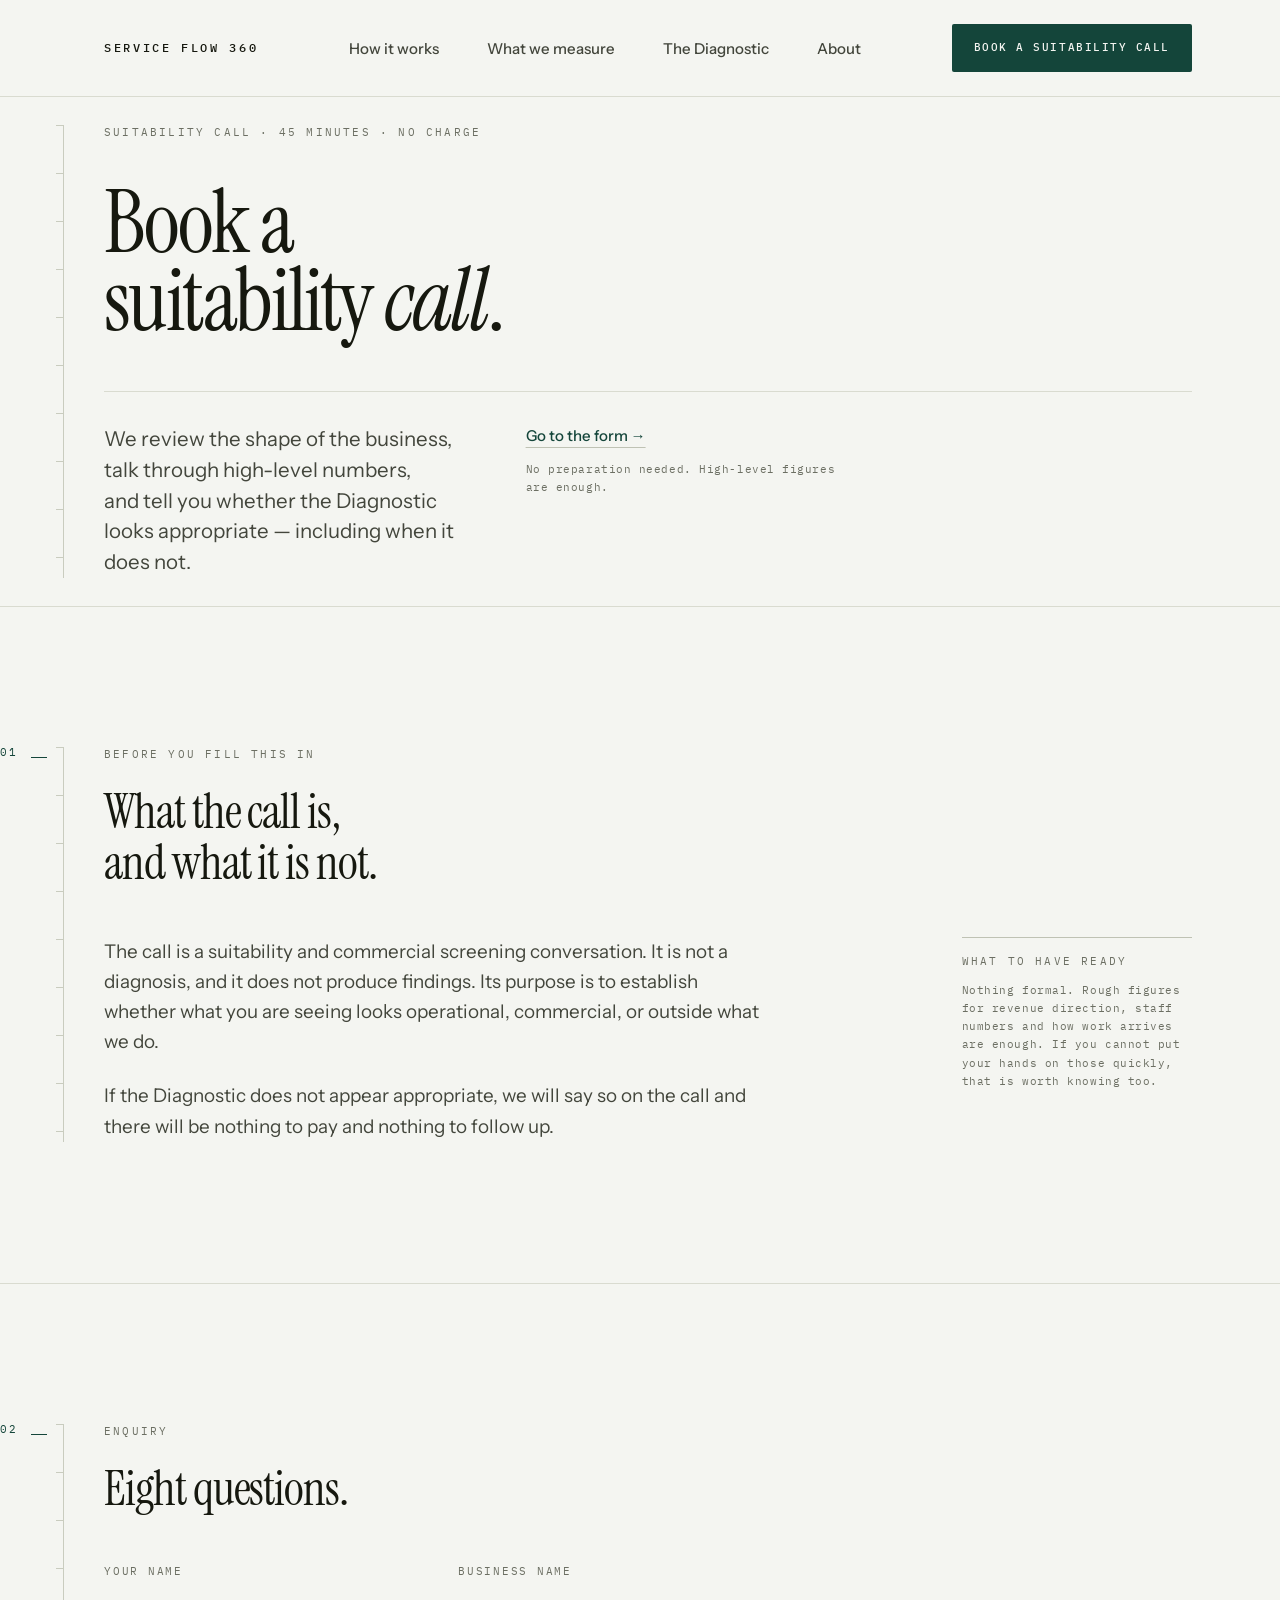
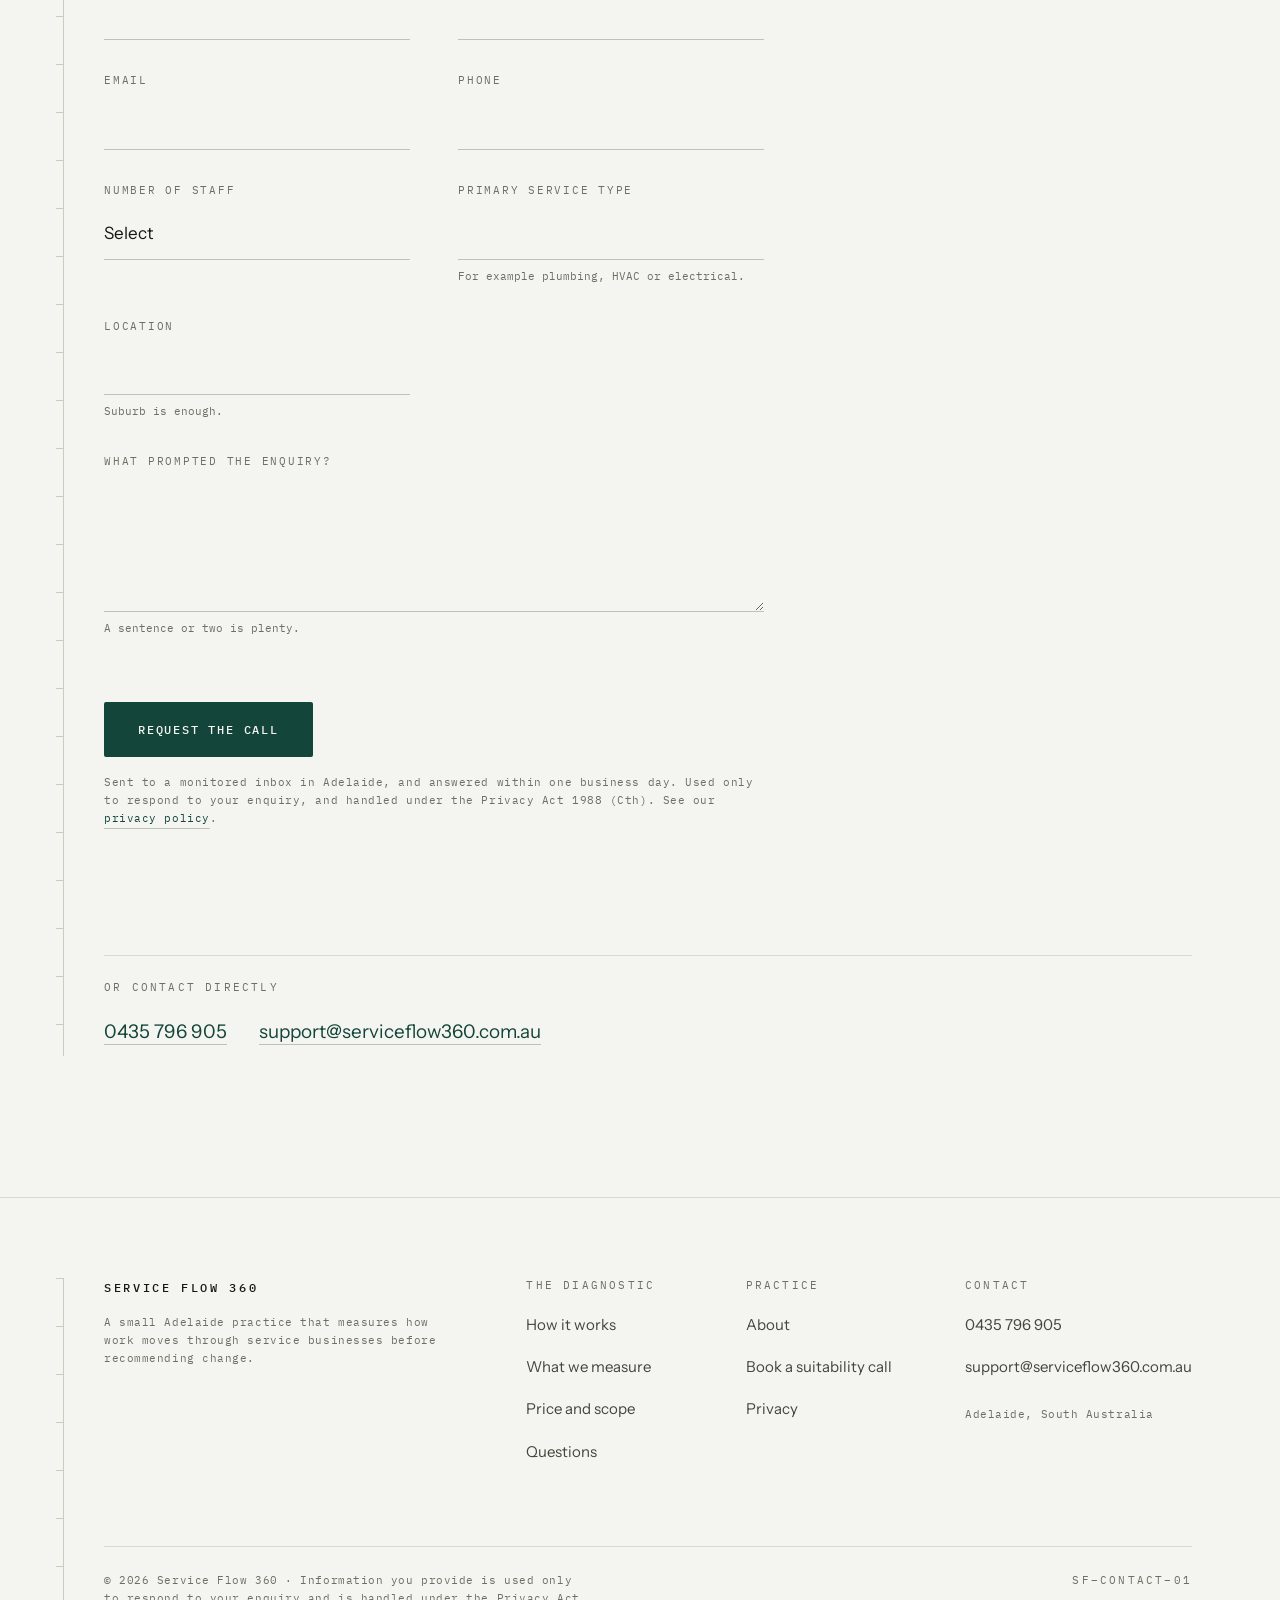
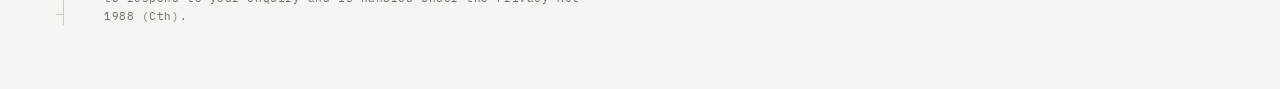
==== contact/index.html @ 123757c8 "Publish serviceflow360 build 5cd15f9 (static dist, GitHub Pages user site) Built from ethads/service" ====
<!DOCTYPE html><html lang="en-AU" data-astro-cid-hkbrpulz><head><meta charset="utf-8"><meta name="viewport" content="width=device-width, initial-scale=1"><title>Book a suitability call — Service Flow 360</title><meta name="description" content="A free 45-minute call to work out whether an Operational Diagnostic is appropriate for your business. Adelaide."><link rel="canonical" href="https://serviceflow360.com.au/contact/"><meta property="og:type" content="website"><meta property="og:title" content="Book a suitability call — Service Flow 360"><meta property="og:description" content="A free 45-minute call to work out whether an Operational Diagnostic is appropriate for your business. Adelaide."><meta property="og:url" content="https://serviceflow360.com.au/contact/"><meta property="og:locale" content="en_AU"><!-- No og:image. The only card asset on the server advertises the previous
       positioning (websites / AI front desk) and would misrepresent the offer
       in every shared link. Text-only preview until a card is made. --><meta name="twitter:card" content="summary"><meta name="theme-color" content="#F4F5F1" media="(prefers-color-scheme: light)"><meta name="theme-color" content="#14160F" media="(prefers-color-scheme: dark)"><link rel="icon" href="/favicon.svg" type="image/svg+xml"><!-- The H1 is the LCP element and it is set in the serif. Preload both faces. --><link rel="preload" href="/fonts/instrument-serif-400.woff2" as="font" type="font/woff2" crossorigin><link rel="preload" href="/fonts/instrument-serif-400-italic.woff2" as="font" type="font/woff2" crossorigin><script type="application/ld+json">{"@context":"https://schema.org","@type":"ProfessionalService","name":"Service Flow 360","description":"Operational measurement for Adelaide service businesses. We measure where time and money leave your operation before recommending anything.","url":"https://serviceflow360.com.au","areaServed":"Adelaide, South Australia","address":{"@type":"PostalAddress","addressLocality":"Adelaide","addressRegion":"SA","addressCountry":"AU"}}</script><link rel="stylesheet" href="/_astro/Section.BHcWdUez.css"><style>.grid[data-astro-cid-6ftvmqcp]{grid-template-columns:minmax(0, 1fr) var(--field);gap:var(--gap);align-items:var(--al);display:grid}.grid[data-astro-cid-6ftvmqcp].solo{grid-template-columns:minmax(0,1fr)}.main[data-astro-cid-6ftvmqcp],.field[data-astro-cid-6ftvmqcp]{min-width:0}@media (width<=860px){.grid[data-astro-cid-6ftvmqcp]{gap:var(--s9);grid-template-columns:1fr}.field[data-astro-cid-6ftvmqcp]{max-width:236px}}
.note[data-astro-cid-6bfsojfh]{gap:var(--s3);border-top:1px solid var(--rule-2);padding-top:var(--s4);flex-direction:column;display:flex}.form[data-astro-cid-6bfsojfh]{max-width:var(--w-text)}.fields[data-astro-cid-6bfsojfh]{gap:var(--s6) var(--s7);grid-template-columns:1fr 1fr;display:grid}.field[data-astro-cid-6bfsojfh]{gap:var(--s2);flex-direction:column;margin:0;display:flex}.field[data-astro-cid-6bfsojfh].wide{grid-column:1/-1}label[data-astro-cid-6bfsojfh]{font-family:var(--mono);font-size:var(--t-label);text-transform:uppercase;letter-spacing:.16em;color:var(--ink-3)}input[data-astro-cid-6bfsojfh],select[data-astro-cid-6bfsojfh],textarea[data-astro-cid-6bfsojfh]{border:0;border-bottom:1px solid var(--rule-2);padding:var(--s3) 0;font-family:var(--sans);color:var(--ink);width:100%;transition:border-color .16s var(--ease);background:0 0;border-radius:0;font-size:1.0625rem}textarea[data-astro-cid-6bfsojfh]{resize:vertical}select[data-astro-cid-6bfsojfh]{appearance:none;cursor:pointer}input[data-astro-cid-6bfsojfh]:focus,select[data-astro-cid-6bfsojfh]:focus,textarea[data-astro-cid-6bfsojfh]:focus{border-bottom-color:var(--pine);padding-bottom:calc(var(--s3) - 1px);border-bottom-width:2px;outline:none}input[data-astro-cid-6bfsojfh]:focus-visible,select[data-astro-cid-6bfsojfh]:focus-visible,textarea[data-astro-cid-6bfsojfh]:focus-visible{outline:3px solid var(--pine);outline-offset:4px}:is(input[data-astro-cid-6bfsojfh]:user-invalid,select[data-astro-cid-6bfsojfh]:user-invalid,textarea[data-astro-cid-6bfsojfh]:user-invalid){border-bottom-color:var(--clay);padding-bottom:calc(var(--s3) - 1px);border-bottom-width:2px}.err[data-astro-cid-6bfsojfh]{font-family:var(--mono);font-size:var(--t-label);color:var(--clay);display:none}input[data-astro-cid-6bfsojfh]:user-invalid~.err[data-astro-cid-6bfsojfh]{display:block}.hint[data-astro-cid-6bfsojfh]{font-family:var(--mono);font-size:var(--t-label);color:var(--ink-3)}.submit[data-astro-cid-6bfsojfh]{margin-top:var(--s8);gap:var(--s4);flex-direction:column;align-items:flex-start;display:flex}.micro[data-astro-cid-6bfsojfh] a[data-astro-cid-6bfsojfh]{font-size:inherit}.hp[data-astro-cid-6bfsojfh]{width:1px;height:1px;position:absolute;left:-9999px;overflow:hidden}.direct[data-astro-cid-6bfsojfh]{margin-top:var(--s9);border-top:1px solid var(--rule);padding-top:var(--s5);gap:var(--s3);flex-direction:column;display:flex}.ways[data-astro-cid-6bfsojfh]{gap:var(--s2) var(--s6);flex-wrap:wrap;margin:0;padding:0;list-style:none;display:flex}.ways[data-astro-cid-6bfsojfh] a[data-astro-cid-6bfsojfh]{min-height:var(--s7);align-items:center;display:inline-flex}@media (width<=640px){.fields[data-astro-cid-6bfsojfh]{gap:var(--s5);grid-template-columns:1fr}}
</style></head><body data-astro-cid-hkbrpulz><a class="skip-link" href="#main" data-astro-cid-hkbrpulz>Skip to content</a><header class="nav" data-astro-cid-wpvy4v7s><div class="wrap nav-in" data-astro-cid-wpvy4v7s><a class="brand" href="/" data-astro-cid-wpvy4v7s>Service&nbsp;Flow&nbsp;360</a><nav aria-label="Primary" data-astro-cid-wpvy4v7s><ul role="list" data-astro-cid-wpvy4v7s><li data-astro-cid-wpvy4v7s><a href="/#how" data-astro-cid-wpvy4v7s>How it works</a></li><li data-astro-cid-wpvy4v7s><a href="/#measure" data-astro-cid-wpvy4v7s>What we measure</a></li><li data-astro-cid-wpvy4v7s><a href="/#diagnostic" data-astro-cid-wpvy4v7s>The Diagnostic</a></li><li data-astro-cid-wpvy4v7s><a href="/#about" data-astro-cid-wpvy4v7s>About</a></li></ul></nav><a class="cta" href="/contact" data-astro-cid-wpvy4v7s>Book a suitability call</a></div></header><main id="main" class="main" data-astro-cid-hkbrpulz><div class="hero compact" data-astro-cid-ge2uvauf><div class="wrap" data-astro-cid-ge2uvauf><div class="rule" aria-hidden="true" data-astro-cid-cn7sczra></div><p class="label" data-astro-cid-ge2uvauf>Suitability call · 45 minutes · no charge</p><h1 data-astro-cid-ge2uvauf>Book a <br data-astro-cid-6bfsojfh>suitability <em data-astro-cid-6bfsojfh>call</em>.</h1><div class="under solo" data-astro-cid-ge2uvauf><div class="act" data-astro-cid-ge2uvauf><p class="deck" data-astro-cid-ge2uvauf>We review the shape of the business, talk through high-level numbers, and tell you whether the Diagnostic looks appropriate — including when it does not.</p><div class="act" data-astro-cid-amjew3wo><a class="alt" href="#form" data-astro-cid-amjew3wo>Go to the form &rarr;</a><p class="micro" data-astro-cid-amjew3wo>No preparation needed. High-level figures are enough.</p></div></div></div></div></div><section class="sec div" data-astro-cid-w6ymvdtg><div class="wrap" data-astro-cid-w6ymvdtg><div class="rule" aria-hidden="true" data-astro-cid-cn7sczra></div><div class="mark" aria-hidden="true" data-astro-cid-w6ymvdtg><i data-astro-cid-w6ymvdtg></i><span data-astro-cid-w6ymvdtg>01</span></div><div class="inner" data-astro-cid-w6ymvdtg><header class="head" data-astro-cid-w6ymvdtg><p class="label" data-astro-cid-w6ymvdtg>Before you fill this in</p><h2 data-astro-cid-w6ymvdtg>What the call is, and what it is not.</h2></header><div class="grid" style="--al:start" data-astro-cid-6ftvmqcp><div class="main" data-astro-cid-6ftvmqcp><div class="text stack" data-astro-cid-6bfsojfh><p class="body-2" data-astro-cid-6bfsojfh>The call is a suitability and commercial screening conversation. It is not a diagnosis, and it does not produce findings. Its purpose is to establish whether what you are seeing looks operational, commercial, or outside what we do.</p><p class="body-2" data-astro-cid-6bfsojfh>If the Diagnostic does not appear appropriate, we will say so on the call and there will be nothing to pay and nothing to follow up.</p></div></div><div class="field" data-astro-cid-6ftvmqcp><div class="note" data-astro-cid-6bfsojfh><p class="label" data-astro-cid-6bfsojfh>What to have ready</p><p class="micro" data-astro-cid-6bfsojfh>Nothing formal. Rough figures for revenue direction, staff numbers and how work arrives are enough. If you cannot put your hands on those quickly, that is worth knowing too.</p></div></div></div></div></div></section><section class="sec div" id="form" data-astro-cid-w6ymvdtg><div class="wrap" data-astro-cid-w6ymvdtg><div class="rule" aria-hidden="true" data-astro-cid-cn7sczra></div><div class="mark" aria-hidden="true" data-astro-cid-w6ymvdtg><i data-astro-cid-w6ymvdtg></i><span data-astro-cid-w6ymvdtg>02</span></div><div class="inner" data-astro-cid-w6ymvdtg><header class="head" data-astro-cid-w6ymvdtg><p class="label" data-astro-cid-w6ymvdtg>Enquiry</p><h2 data-astro-cid-w6ymvdtg>Eight questions.</h2></header><form class="form" method="POST" action="https://formsubmit.co/support@serviceflow360.com.au" novalidate data-astro-cid-6bfsojfh><input type="hidden" name="_subject" value="Suitability call request — serviceflow360.com.au" data-astro-cid-6bfsojfh><input type="hidden" name="_captcha" value="false" data-astro-cid-6bfsojfh><input type="hidden" name="_template" value="table" data-astro-cid-6bfsojfh><input type="hidden" name="_next" value="https://serviceflow360.com.au/thanks" data-astro-cid-6bfsojfh><input type="hidden" name="source" id="source" value="" data-astro-cid-6bfsojfh><p class="hp" aria-hidden="true" data-astro-cid-6bfsojfh><label for="company_website" data-astro-cid-6bfsojfh>Leave this field empty</label><input type="text" name="_honey" id="company_website" tabindex="-1" autocomplete="off" data-astro-cid-6bfsojfh></p><div class="fields" data-astro-cid-6bfsojfh><p class="field" data-astro-cid-6bfsojfh><label for="name" data-astro-cid-6bfsojfh>Your name</label><input type="text" id="name" name="name" autocomplete="name" data-astro-cid-6bfsojfh></p><p class="field" data-astro-cid-6bfsojfh><label for="business" data-astro-cid-6bfsojfh>Business name</label><input type="text" id="business" name="business" autocomplete="organization" data-astro-cid-6bfsojfh></p><p class="field" data-astro-cid-6bfsojfh><label for="email" data-astro-cid-6bfsojfh>Email</label><input type="email" id="email" name="email" autocomplete="email" aria-describedby="email-err" data-astro-cid-6bfsojfh><span class="err" id="email-err" data-astro-cid-6bfsojfh>That address does not look complete. Check it and try again.</span></p><p class="field" data-astro-cid-6bfsojfh><label for="phone" data-astro-cid-6bfsojfh>Phone</label><input type="tel" id="phone" name="phone" autocomplete="tel" data-astro-cid-6bfsojfh></p><p class="field" data-astro-cid-6bfsojfh><label for="staff" data-astro-cid-6bfsojfh>Number of staff</label><select id="staff" name="staff" data-astro-cid-6bfsojfh><option value="" data-astro-cid-6bfsojfh>Select</option><option data-astro-cid-6bfsojfh>Under 12</option><option data-astro-cid-6bfsojfh>12–20</option><option data-astro-cid-6bfsojfh>21–30</option><option data-astro-cid-6bfsojfh>31–40</option><option data-astro-cid-6bfsojfh>Over 40</option></select></p><p class="field" data-astro-cid-6bfsojfh><label for="service" data-astro-cid-6bfsojfh>Primary service type</label><input type="text" id="service" name="service" aria-describedby="service-hint" data-astro-cid-6bfsojfh><span class="hint" id="service-hint" data-astro-cid-6bfsojfh>For example plumbing, HVAC or electrical.</span></p><p class="field" data-astro-cid-6bfsojfh><label for="location" data-astro-cid-6bfsojfh>Location</label><input type="text" id="location" name="location" autocomplete="address-level2" aria-describedby="location-hint" data-astro-cid-6bfsojfh><span class="hint" id="location-hint" data-astro-cid-6bfsojfh>Suburb is enough.</span></p><p class="field wide" data-astro-cid-6bfsojfh><label for="prompt" data-astro-cid-6bfsojfh>What prompted the enquiry?</label><textarea id="prompt" name="prompt" rows="4" aria-describedby="prompt-hint" data-astro-cid-6bfsojfh></textarea><span class="hint" id="prompt-hint" data-astro-cid-6bfsojfh>A sentence or two is plenty.</span></p></div><div class="submit" data-astro-cid-6bfsojfh><div class="act" data-astro-cid-amjew3wo><button type="submit" class="btn" data-astro-cid-amjew3wo>Request the call</button></div><p class="micro" data-astro-cid-6bfsojfh>Sent to a monitored inbox in Adelaide, and answered within one business day. Used only to respond to your enquiry, and handled under the Privacy Act 1988 (Cth). See our <a href="/privacy" data-astro-cid-6bfsojfh>privacy policy</a>.</p></div></form><div class="direct" data-astro-cid-6bfsojfh><p class="label" data-astro-cid-6bfsojfh>Or contact directly</p><ul class="ways" role="list" data-astro-cid-6bfsojfh><li data-astro-cid-6bfsojfh><a href="tel:+61435796905" data-astro-cid-6bfsojfh>0435 796 905</a></li><li data-astro-cid-6bfsojfh><a href="mailto:support@serviceflow360.com.au" data-astro-cid-6bfsojfh>support@serviceflow360.com.au</a></li></ul></div></div></div></section></main><footer class="ft" data-astro-cid-jo6i4kqk><div class="wrap" data-astro-cid-jo6i4kqk><div class="rule" aria-hidden="true" data-astro-cid-cn7sczra></div><div class="grid" data-astro-cid-jo6i4kqk><div class="about" data-astro-cid-jo6i4kqk><p class="brand" data-astro-cid-jo6i4kqk>Service Flow 360</p><p class="micro" data-astro-cid-jo6i4kqk>A small Adelaide practice that measures how work moves through service businesses before recommending change.</p></div><nav class="grps" aria-label="Footer" data-astro-cid-jo6i4kqk><div class="grp" data-astro-cid-jo6i4kqk><h2 class="label" data-astro-cid-jo6i4kqk>The Diagnostic</h2><ul role="list" data-astro-cid-jo6i4kqk><li data-astro-cid-jo6i4kqk><a href="/#how" data-astro-cid-jo6i4kqk>How it works</a></li><li data-astro-cid-jo6i4kqk><a href="/#measure" data-astro-cid-jo6i4kqk>What we measure</a></li><li data-astro-cid-jo6i4kqk><a href="/#diagnostic" data-astro-cid-jo6i4kqk>Price and scope</a></li><li data-astro-cid-jo6i4kqk><a href="/#faq" data-astro-cid-jo6i4kqk>Questions</a></li></ul></div><div class="grp" data-astro-cid-jo6i4kqk><h2 class="label" data-astro-cid-jo6i4kqk>Practice</h2><ul role="list" data-astro-cid-jo6i4kqk><li data-astro-cid-jo6i4kqk><a href="/#about" data-astro-cid-jo6i4kqk>About</a></li><li data-astro-cid-jo6i4kqk><a href="/contact" data-astro-cid-jo6i4kqk>Book a suitability call</a></li><li data-astro-cid-jo6i4kqk><a href="/privacy" data-astro-cid-jo6i4kqk>Privacy</a></li></ul></div><div class="grp" data-astro-cid-jo6i4kqk><h2 class="label" data-astro-cid-jo6i4kqk>Contact</h2><ul role="list" data-astro-cid-jo6i4kqk><li data-astro-cid-jo6i4kqk><a href="tel:+61435796905" data-astro-cid-jo6i4kqk>0435 796 905</a></li><li data-astro-cid-jo6i4kqk><a href="mailto:support@serviceflow360.com.au" data-astro-cid-jo6i4kqk>support@serviceflow360.com.au</a></li></ul><p class="micro loc" data-astro-cid-jo6i4kqk>Adelaide, South Australia</p></div></nav></div><div class="base" data-astro-cid-jo6i4kqk><p class="micro" data-astro-cid-jo6i4kqk>© 2026 Service Flow 360 · Information you provide is used only to respond to your enquiry and is handled under the Privacy Act 1988 (Cth).</p><p class="label doc" data-astro-cid-jo6i4kqk>SF–CONTACT–01</p></div></div></footer></body></html><script type="module">var e=document.getElementById(`source`);if(e){let t=new URLSearchParams(location.search);e.value=[t.get(`utm_source`)||t.get(`src`)||``,t.get(`utm_campaign`)||``,document.referrer?new URL(document.referrer).hostname:``].filter(Boolean).join(` · `)||`direct`}</script>
---- _astro/Section.BHcWdUez.css ----
:root{--paper:#f4f5f1;--paper-2:#e9eae3;--paper-3:#dfe1d8;--ink:#16180f;--ink-2:#43463c;--ink-3:#6c6f63;--rule:#d9dbd0;--rule-2:#bfc2b4;--tick:#c9ccbf;--pine:#14453a;--pine-2:#0d2e27;--pine-lift:#2e7d63;--clay:#8a3b1e;--sand:#8a8577;--serif:"Instrument Serif", Baskerville, "Hoefler Text", Georgia, serif;--sans:"Instrument Sans", -apple-system, BlinkMacSystemFont, "Helvetica Neue", Arial, sans-serif;--mono:"IBM Plex Mono", ui-monospace, "SF Mono", Menlo, Consolas, monospace;--t-display:min(clamp(3rem, 1rem + 7.9vw, 9.4rem), 9.7vh);--t-h2:clamp(1.9rem, 1.4rem + 2.1vw, 3rem);--t-h3:clamp(1.2rem, 1.08rem + .6vw, 1.5rem);--t-lead:clamp(1.15rem, 1.06rem + .5vw, 1.4rem);--t-body:clamp(1.0625rem, 1.02rem + .2vw, 1.1875rem);--t-small:.9375rem;--t-label:.6875rem;--t-figure:clamp(2.4rem, 1.7rem + 2.9vw, 3.9rem);--s1:4px;--s2:8px;--s3:12px;--s4:16px;--s5:24px;--s6:32px;--s7:48px;--s8:64px;--s9:80px;--s10:96px;--s11:128px;--s12:176px;--section-y:clamp(96px, 11vw, 176px);--w-full:1400px;--w-wide:960px;--w-text:660px;--w-narrow:540px;--rail:104px;--pad-r:88px;--field:clamp(176px, 18vw, 236px);--gap:clamp(56px, 6vw, 104px);--tick-pitch:48px;--ease:cubic-bezier(.22,.61,.36,1)}@media (prefers-color-scheme:dark){:root{--paper:#14160f;--paper-2:#1d1f17;--paper-3:#262920;--ink:#e8e9e1;--ink-2:#b3b6aa;--ink-3:#878a7c;--rule:#2e3128;--rule-2:#414539;--tick:#383c31;--pine:#4e9e80;--pine-2:#2e7d63;--pine-lift:#6fbb9c;--clay:#c46a45}}:root[data-theme=dark]{--paper:#14160f;--paper-2:#1d1f17;--paper-3:#262920;--ink:#e8e9e1;--ink-2:#b3b6aa;--ink-3:#878a7c;--rule:#2e3128;--rule-2:#414539;--tick:#383c31;--pine:#4e9e80;--pine-2:#2e7d63;--pine-lift:#6fbb9c;--clay:#c46a45}:root[data-theme=light]{--paper:#f4f5f1;--paper-2:#e9eae3;--paper-3:#dfe1d8;--ink:#16180f;--ink-2:#43463c;--ink-3:#6c6f63;--rule:#d9dbd0;--rule-2:#bfc2b4;--tick:#c9ccbf;--pine:#14453a;--pine-2:#0d2e27;--pine-lift:#2e7d63;--clay:#8a3b1e}@font-face{font-family:Instrument Serif;src:url(/fonts/instrument-serif-400.woff2)format("woff2");font-weight:400;font-style:normal;font-display:swap}@font-face{font-family:Instrument Serif;src:url(/fonts/instrument-serif-400-italic.woff2)format("woff2");font-weight:400;font-style:italic;font-display:swap}@font-face{font-family:Instrument Sans;src:url(/fonts/instrument-sans-var.woff2)format("woff2-variations");font-weight:400 700;font-style:normal;font-display:swap}@font-face{font-family:IBM Plex Mono;src:url(/fonts/ibm-plex-mono-400.woff2)format("woff2");font-weight:400;font-style:normal;font-display:swap}@font-face{font-family:IBM Plex Mono;src:url(/fonts/ibm-plex-mono-500.woff2)format("woff2");font-weight:500;font-style:normal;font-display:swap}*,:before,:after{box-sizing:border-box}html{-webkit-text-size-adjust:100%}body,h1,h2,h3,h4,p,figure,blockquote,dl,dd,ul,ol{margin:0}ul[role=list],ol[role=list]{padding:0;list-style:none}img,svg{max-width:100%;display:block}button,input,select,textarea{font:inherit;color:inherit}body{background:var(--paper);color:var(--ink);font-family:var(--sans);font-size:var(--t-body);-webkit-font-smoothing:antialiased;text-rendering:optimizelegibility;line-height:1.6}h1,h2,h3{font-family:var(--serif);letter-spacing:-.025em;text-wrap:balance;font-weight:400}h1{font-size:var(--t-display);letter-spacing:-.03em;line-height:.9}h2{font-size:var(--t-h2);letter-spacing:-.022em;max-width:18ch;line-height:1.06}h3{font-family:var(--sans);font-size:var(--t-h3);letter-spacing:-.008em;font-weight:600;line-height:1.25}p{text-wrap:pretty}a{color:var(--pine);text-underline-offset:6px;text-decoration:underline 1px;text-decoration-color:var(--rule-2)}a:hover{text-decoration-color:var(--pine)}:focus-visible{outline:3px solid var(--pine);outline-offset:3px}::selection{background:var(--pine);color:var(--paper)}.sr-only{clip-path:inset(50%);white-space:nowrap;border:0;width:1px;height:1px;margin:-1px;padding:0;position:absolute;overflow:hidden}.skip-link{z-index:100;background:var(--pine);color:var(--paper);padding:var(--s3) var(--s5);font-family:var(--mono);font-size:var(--t-label);letter-spacing:.14em;text-transform:uppercase;text-decoration:none;position:absolute;top:0;left:-9999px}.skip-link:focus{left:0}.wrap{max-width:var(--w-full);width:100%;padding:0 var(--pad-r) 0 var(--rail);margin-inline:auto;position:relative}.text{max-width:var(--w-text)}.narrow{max-width:var(--w-narrow)}.num{font-family:var(--mono);font-variant-numeric:tabular-nums;letter-spacing:-.015em}.unit{color:var(--ink-3);font-size:.7em}.label{font-family:var(--mono);font-size:var(--t-label);text-transform:uppercase;letter-spacing:.2em;color:var(--ink-3);font-variant-numeric:tabular-nums;line-height:1.4}.micro{font-family:var(--mono);font-size:var(--t-label);color:var(--ink-3);letter-spacing:.05em;line-height:1.65}.lead{font-size:var(--t-lead);color:var(--ink-2);max-width:58ch;line-height:1.5}.body-2{color:var(--ink-2)}.hr{background:var(--rule);border:0;height:1px}.hr-2{background:var(--rule-2);border:0;height:1px}.stack{gap:var(--s5);flex-direction:column;display:flex}.stack-lg{gap:var(--s7);flex-direction:column;display:flex}@media (prefers-reduced-motion:reduce){*,:before,:after{scroll-behavior:auto!important;transition-duration:.01ms!important;animation-duration:.01ms!important;animation-iteration-count:1!important}}@media (width<=1180px){:root{--rail:56px;--pad-r:40px}}@media (width<=560px){:root{--rail:32px;--pad-r:24px}body{font-size:1.0625rem}}.nav[data-astro-cid-wpvy4v7s]{border-bottom:1px solid var(--rule);background:var(--paper)}.nav-in[data-astro-cid-wpvy4v7s]{justify-content:space-between;align-items:center;gap:var(--s7);padding-top:var(--s5);padding-bottom:var(--s5);display:flex}.brand[data-astro-cid-wpvy4v7s]{font-family:var(--mono);letter-spacing:.22em;text-transform:uppercase;color:var(--ink);white-space:nowrap;font-size:.75rem;font-weight:500;text-decoration:none}.brand[data-astro-cid-wpvy4v7s]:hover{color:var(--pine)}ul[data-astro-cid-wpvy4v7s]{gap:var(--s7);margin:0;padding:0;list-style:none;display:flex}ul[data-astro-cid-wpvy4v7s] a[data-astro-cid-wpvy4v7s]{color:var(--ink-2);font-size:.9375rem;font-weight:500;text-decoration:none}ul[data-astro-cid-wpvy4v7s] a[data-astro-cid-wpvy4v7s]:hover{color:var(--pine)}.cta[data-astro-cid-wpvy4v7s]{box-sizing:border-box;min-height:var(--s7);background:var(--pine);color:var(--paper);font-family:var(--mono);font-size:var(--t-label);letter-spacing:.14em;text-transform:uppercase;white-space:nowrap;transition:background .16s var(--ease);border-radius:2px;flex:none;align-items:center;padding:12px 22px;font-weight:500;text-decoration:none;display:inline-flex}.cta[data-astro-cid-wpvy4v7s]:hover{background:var(--pine-lift)}@media (width<=1080px){.nav-in[data-astro-cid-wpvy4v7s]{gap:var(--s4);padding-bottom:var(--s4);flex-wrap:wrap}nav[data-astro-cid-wpvy4v7s]{border-top:1px solid var(--rule);width:100%;padding-top:var(--s4);order:3}ul[data-astro-cid-wpvy4v7s]{gap:var(--s6);flex-wrap:wrap}ul[data-astro-cid-wpvy4v7s] a[data-astro-cid-wpvy4v7s],.brand[data-astro-cid-wpvy4v7s]{min-height:var(--s7);align-items:center;display:inline-flex}}@media (width<=560px){.brand[data-astro-cid-wpvy4v7s]{letter-spacing:.16em;font-size:.6875rem}.cta[data-astro-cid-wpvy4v7s]{letter-spacing:.12em;padding:14px 16px;font-size:.625rem}ul[data-astro-cid-wpvy4v7s]{gap:var(--s2) var(--s5)}ul[data-astro-cid-wpvy4v7s] a[data-astro-cid-wpvy4v7s]{font-size:.875rem}}.rule[data-astro-cid-cn7sczra]{width:var(--rail);pointer-events:none;position:absolute;top:0;bottom:0;left:0}.rule[data-astro-cid-cn7sczra]:before{content:"";left:calc(var(--rail) - 41px);background:var(--tick);width:1px;position:absolute;top:0;bottom:0}.rule[data-astro-cid-cn7sczra]:after{content:"";left:calc(var(--rail) - 48px);background:repeating-linear-gradient(to bottom, var(--tick) 0 1px, transparent 1px var(--tick-pitch));width:7px;position:absolute;top:0;bottom:0}@media (width<=1180px){.rule[data-astro-cid-cn7sczra]:before{left:31px}.rule[data-astro-cid-cn7sczra]:after{left:24px}}@media (width<=560px){.rule[data-astro-cid-cn7sczra]:before{left:18px}.rule[data-astro-cid-cn7sczra]:after{left:11px}}.ft[data-astro-cid-jo6i4kqk]{border-top:1px solid var(--rule);padding:var(--s9) 0 var(--s8)}.grid[data-astro-cid-jo6i4kqk]{gap:var(--s8);grid-template-columns:1.4fr 2.6fr;display:grid}.about[data-astro-cid-jo6i4kqk]{gap:var(--s4);flex-direction:column;max-width:34ch;display:flex}.brand[data-astro-cid-jo6i4kqk]{font-family:var(--mono);letter-spacing:.22em;text-transform:uppercase;color:var(--ink);font-size:.75rem;font-weight:500}.grps[data-astro-cid-jo6i4kqk]{gap:var(--s7);grid-template-columns:repeat(3,1fr);display:grid}.grp[data-astro-cid-jo6i4kqk]{gap:var(--s4);flex-direction:column;display:flex}.grp[data-astro-cid-jo6i4kqk] h2[data-astro-cid-jo6i4kqk]{font-family:var(--mono);max-width:none}ul[data-astro-cid-jo6i4kqk]{gap:var(--s3);flex-direction:column;margin:0;padding:0;display:flex}ul[data-astro-cid-jo6i4kqk] a[data-astro-cid-jo6i4kqk]{color:var(--ink-2);font-size:var(--t-small);text-decoration:none}ul[data-astro-cid-jo6i4kqk] a[data-astro-cid-jo6i4kqk]:hover{color:var(--pine)}.loc[data-astro-cid-jo6i4kqk]{margin-top:var(--s2)}.base[data-astro-cid-jo6i4kqk]{margin-top:var(--s9);border-top:1px solid var(--rule);padding-top:var(--s5);justify-content:space-between;align-items:baseline;gap:var(--s3) var(--s5);flex-wrap:wrap;display:flex}.base[data-astro-cid-jo6i4kqk] .micro[data-astro-cid-jo6i4kqk]{max-width:74ch}.doc[data-astro-cid-jo6i4kqk]{flex:none}@media (width<=1080px){.grid[data-astro-cid-jo6i4kqk]{gap:var(--s7);grid-template-columns:1fr}ul[data-astro-cid-jo6i4kqk]{gap:var(--s2)}ul[data-astro-cid-jo6i4kqk] a[data-astro-cid-jo6i4kqk]{min-height:var(--s7);align-items:center;display:inline-flex}}@media (width<=560px){.grps[data-astro-cid-jo6i4kqk]{gap:var(--s6);grid-template-columns:1fr}}.main[data-astro-cid-hkbrpulz]{display:block}.main[data-astro-cid-hkbrpulz].fh{flex-direction:column;min-height:calc(100vh - 82px);display:flex}.close[data-astro-cid-amjew3wo]{gap:var(--s6);flex-direction:column;display:flex}.act[data-astro-cid-amjew3wo]{gap:var(--s3);flex-direction:column;align-items:flex-start;display:flex}.btn[data-astro-cid-amjew3wo]{background:var(--pine);color:var(--paper);line-height:inherit;cursor:pointer;font-family:var(--mono);letter-spacing:.15em;text-transform:uppercase;transition:background .16s var(--ease);border:0;border-radius:2px;padding:18px 34px;font-size:.75rem;font-weight:500;text-decoration:none;display:inline-block}.btn[data-astro-cid-amjew3wo]:hover{background:var(--pine-lift)}.alt[data-astro-cid-amjew3wo]{font-size:var(--t-small);font-weight:500}.micro[data-astro-cid-amjew3wo]{max-width:46ch}.panel[data-astro-cid-amjew3wo]{gap:var(--s8)}.panel[data-astro-cid-amjew3wo] h2[data-astro-cid-amjew3wo]{color:var(--paper)}.panel[data-astro-cid-amjew3wo] .btn[data-astro-cid-amjew3wo]{background:var(--paper);color:var(--ink)}.panel[data-astro-cid-amjew3wo] .btn[data-astro-cid-amjew3wo]:hover{background:var(--paper-2)}.panel[data-astro-cid-amjew3wo] .btn[data-astro-cid-amjew3wo]:focus-visible,.panel[data-astro-cid-amjew3wo] .alt[data-astro-cid-amjew3wo]:focus-visible{outline-color:var(--paper)}.panel[data-astro-cid-amjew3wo] .alt[data-astro-cid-amjew3wo]{color:var(--paper)}.hero[data-astro-cid-ge2uvauf]{flex-direction:column;flex:1;justify-content:center;padding:clamp(28px,3vh,72px) 0;display:flex}h1[data-astro-cid-ge2uvauf]{margin-top:clamp(36px,4.8vh,88px)}.datum[data-astro-cid-ge2uvauf]{left:calc(var(--rail) - 56px);background:var(--pine);width:16px;height:1px;position:absolute;top:38%}.datum[data-astro-cid-ge2uvauf] span[data-astro-cid-ge2uvauf]{font-family:var(--mono);font-size:var(--t-label);letter-spacing:.18em;color:var(--pine);font-variant-numeric:tabular-nums;position:absolute;top:-6px;left:-40px}.under[data-astro-cid-ge2uvauf]{border-top:1px solid var(--rule);padding-top:var(--s6);grid-template-columns:minmax(0, 1fr) var(--field);gap:var(--gap);align-items:start;margin-top:clamp(44px,5.6vh,100px);display:grid}.under[data-astro-cid-ge2uvauf].solo{grid-template-columns:minmax(0,1fr)}.act[data-astro-cid-ge2uvauf]{align-items:flex-start;gap:var(--s7) clamp(40px, 4.5vw, 80px);flex-wrap:wrap;display:flex}.deck[data-astro-cid-ge2uvauf]{color:var(--ink-2);max-width:26ch;font-size:clamp(1.0625rem,1rem + .35vw,1.3rem);line-height:1.5}.compact[data-astro-cid-ge2uvauf] h1[data-astro-cid-ge2uvauf]{max-width:16ch}.compact[data-astro-cid-ge2uvauf] .under[data-astro-cid-ge2uvauf]{grid-template-columns:minmax(0,1fr)}@media (width<=1180px){.datum[data-astro-cid-ge2uvauf]{left:16px}.datum[data-astro-cid-ge2uvauf] span[data-astro-cid-ge2uvauf]{display:none}}@media (width<=860px){h1[data-astro-cid-ge2uvauf] br{display:none}h1[data-astro-cid-ge2uvauf]{text-wrap:balance;max-width:13ch;font-size:clamp(2.8rem,1.1rem + 6.4vw,5.4rem)}.under[data-astro-cid-ge2uvauf]{gap:var(--s9);grid-template-columns:1fr}.field[data-astro-cid-ge2uvauf]{max-width:236px}}.sec[data-astro-cid-w6ymvdtg]{padding:var(--section-y) 0;position:relative}.sec[data-astro-cid-w6ymvdtg].div{border-top:1px solid var(--rule)}.sec[data-astro-cid-w6ymvdtg].panel{background:var(--pine-2)}.sec[data-astro-cid-w6ymvdtg].compact{padding:var(--s9) 0}.inner[data-astro-cid-w6ymvdtg]{gap:var(--s7);flex-direction:column;display:flex}.head[data-astro-cid-w6ymvdtg]{gap:var(--s5);flex-direction:column;display:flex}.mark[data-astro-cid-w6ymvdtg]{width:var(--rail);height:1em;position:absolute;top:0;left:0}.mark[data-astro-cid-w6ymvdtg] i[data-astro-cid-w6ymvdtg]{left:calc(var(--rail) - 73px);background:var(--pine);width:16px;height:1px;position:absolute;top:50%}.mark[data-astro-cid-w6ymvdtg] span[data-astro-cid-w6ymvdtg]{line-height:1;font-family:var(--mono);font-size:var(--t-label);letter-spacing:.18em;color:var(--pine);font-variant-numeric:tabular-nums;position:absolute;top:0;left:0}@media (width<=1180px){.mark[data-astro-cid-w6ymvdtg] i[data-astro-cid-w6ymvdtg]{display:none}}@media (width<=560px){.mark[data-astro-cid-w6ymvdtg] span[data-astro-cid-w6ymvdtg]{font-size:.625rem}}
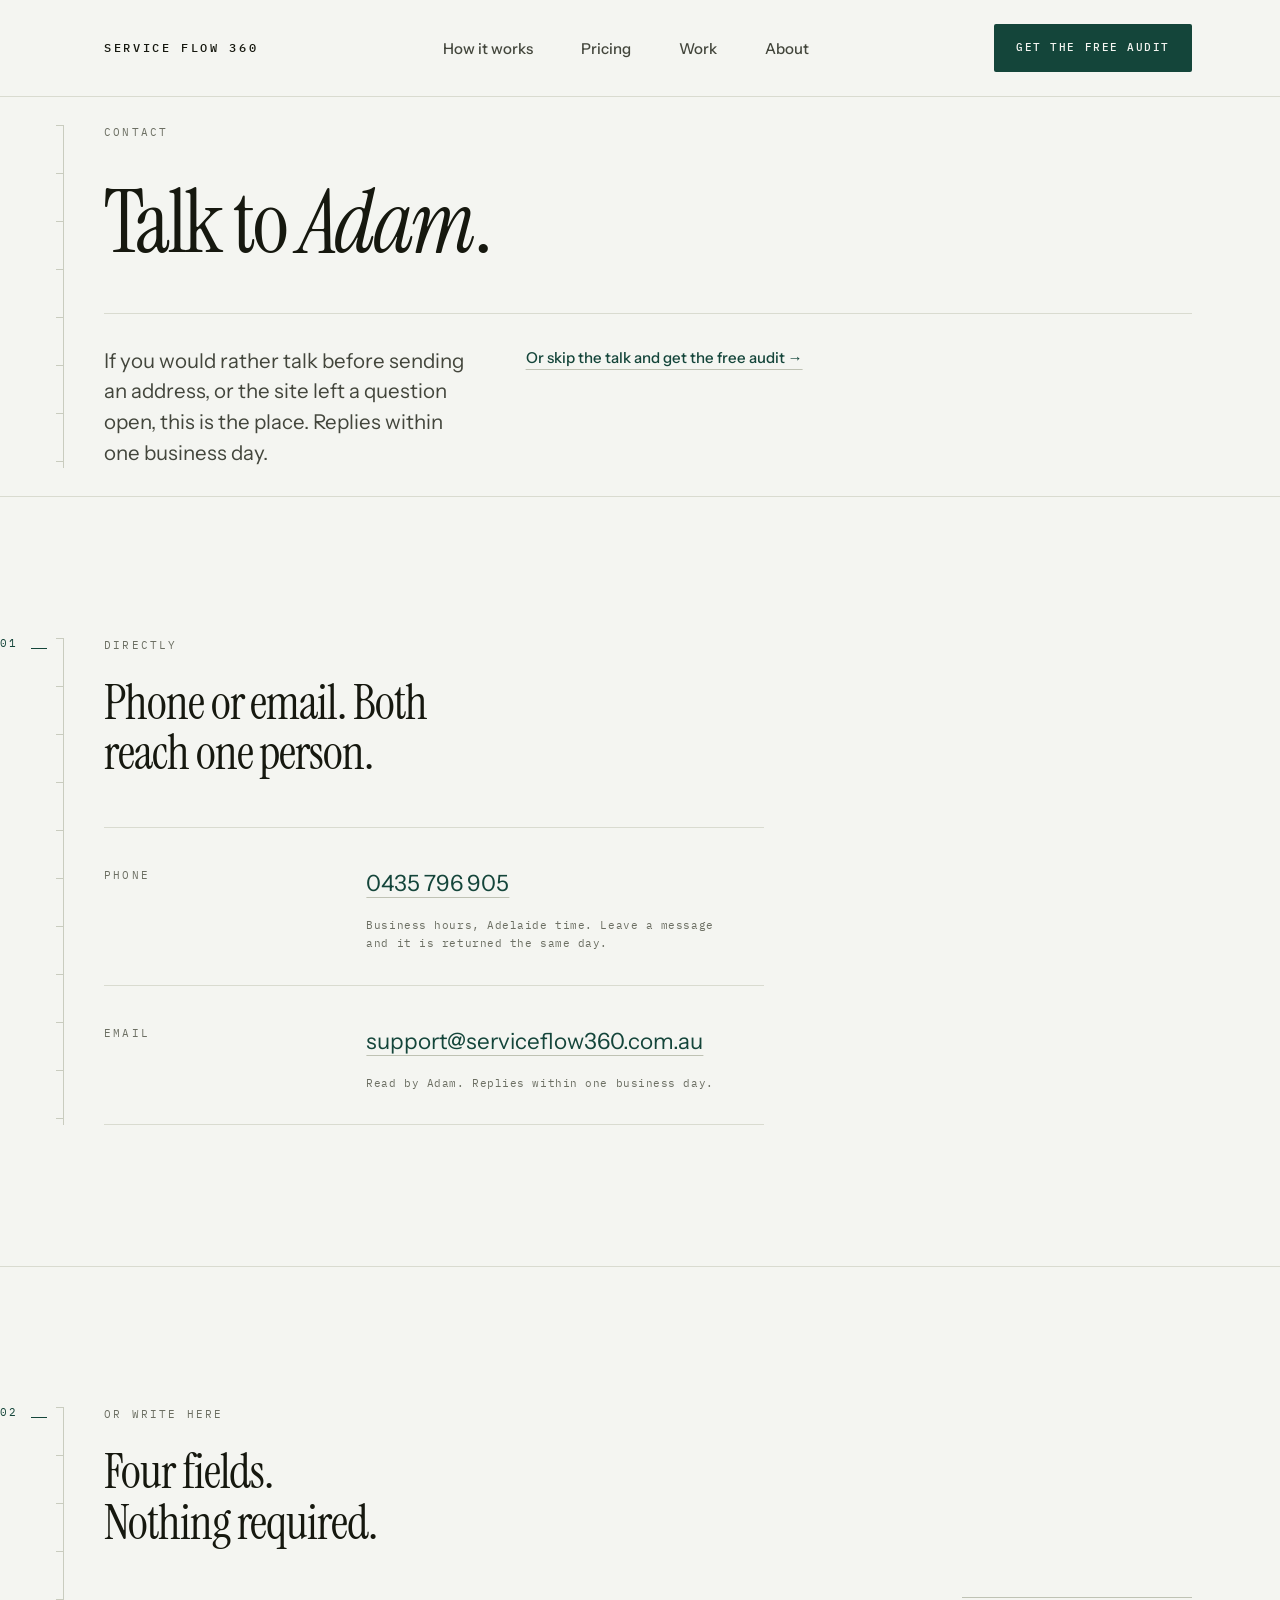
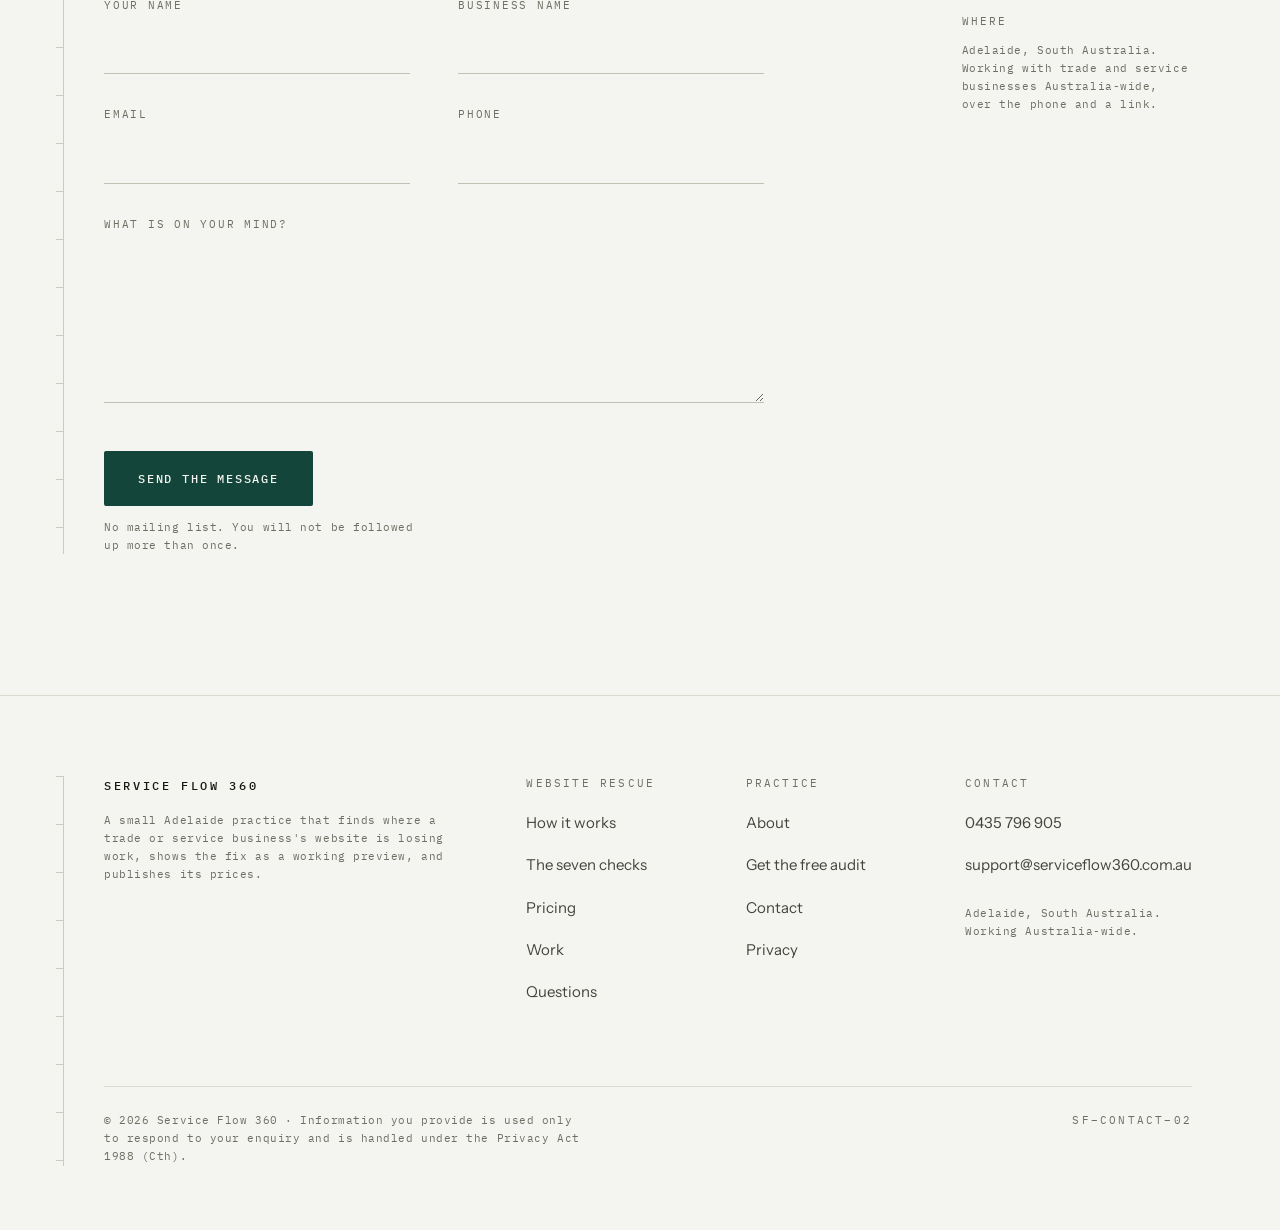
==== commit afdad077: "Publish serviceflow360 build 103d514" ====
--- a/contact/index.html
+++ b/contact/index.html
@@ -1,5 +1,6 @@
-<!DOCTYPE html><html lang="en-AU" data-astro-cid-hkbrpulz><head><meta charset="utf-8"><meta name="viewport" content="width=device-width, initial-scale=1"><title>Book a suitability call — Service Flow 360</title><meta name="description" content="A free 45-minute call to work out whether an Operational Diagnostic is appropriate for your business. Adelaide."><link rel="canonical" href="https://serviceflow360.com.au/contact/"><meta property="og:type" content="website"><meta property="og:title" content="Book a suitability call — Service Flow 360"><meta property="og:description" content="A free 45-minute call to work out whether an Operational Diagnostic is appropriate for your business. Adelaide."><meta property="og:url" content="https://serviceflow360.com.au/contact/"><meta property="og:locale" content="en_AU"><!-- No og:image. The only card asset on the server advertises the previous
+<!DOCTYPE html><html lang="en-AU" data-astro-cid-hkbrpulz><head><meta charset="utf-8"><meta name="viewport" content="width=device-width, initial-scale=1"><title>Contact — Service Flow 360</title><meta name="description" content="Talk to Adam before sending an address, or ask what the site did not answer. Phone, email, or a short form. Adelaide, working Australia-wide."><link rel="canonical" href="https://serviceflow360.com.au/contact/"><meta property="og:type" content="website"><meta property="og:title" content="Contact — Service Flow 360"><meta property="og:description" content="Talk to Adam before sending an address, or ask what the site did not answer. Phone, email, or a short form. Adelaide, working Australia-wide."><meta property="og:url" content="https://serviceflow360.com.au/contact/"><meta property="og:locale" content="en_AU"><!-- No og:image. The only card asset on the server advertises the previous
        positioning (websites / AI front desk) and would misrepresent the offer
-       in every shared link. Text-only preview until a card is made. --><meta name="twitter:card" content="summary"><meta name="theme-color" content="#F4F5F1" media="(prefers-color-scheme: light)"><meta name="theme-color" content="#14160F" media="(prefers-color-scheme: dark)"><link rel="icon" href="/favicon.svg" type="image/svg+xml"><!-- The H1 is the LCP element and it is set in the serif. Preload both faces. --><link rel="preload" href="/fonts/instrument-serif-400.woff2" as="font" type="font/woff2" crossorigin><link rel="preload" href="/fonts/instrument-serif-400-italic.woff2" as="font" type="font/woff2" crossorigin><script type="application/ld+json">{"@context":"https://schema.org","@type":"ProfessionalService","name":"Service Flow 360","description":"Operational measurement for Adelaide service businesses. We measure where time and money leave your operation before recommending anything.","url":"https://serviceflow360.com.au","areaServed":"Adelaide, South Australia","address":{"@type":"PostalAddress","addressLocality":"Adelaide","addressRegion":"SA","addressCountry":"AU"}}</script><link rel="stylesheet" href="/_astro/Section.BHcWdUez.css"><style>.grid[data-astro-cid-6ftvmqcp]{grid-template-columns:minmax(0, 1fr) var(--field);gap:var(--gap);align-items:var(--al);display:grid}.grid[data-astro-cid-6ftvmqcp].solo{grid-template-columns:minmax(0,1fr)}.main[data-astro-cid-6ftvmqcp],.field[data-astro-cid-6ftvmqcp]{min-width:0}@media (width<=860px){.grid[data-astro-cid-6ftvmqcp]{gap:var(--s9);grid-template-columns:1fr}.field[data-astro-cid-6ftvmqcp]{max-width:236px}}
-.note[data-astro-cid-6bfsojfh]{gap:var(--s3);border-top:1px solid var(--rule-2);padding-top:var(--s4);flex-direction:column;display:flex}.form[data-astro-cid-6bfsojfh]{max-width:var(--w-text)}.fields[data-astro-cid-6bfsojfh]{gap:var(--s6) var(--s7);grid-template-columns:1fr 1fr;display:grid}.field[data-astro-cid-6bfsojfh]{gap:var(--s2);flex-direction:column;margin:0;display:flex}.field[data-astro-cid-6bfsojfh].wide{grid-column:1/-1}label[data-astro-cid-6bfsojfh]{font-family:var(--mono);font-size:var(--t-label);text-transform:uppercase;letter-spacing:.16em;color:var(--ink-3)}input[data-astro-cid-6bfsojfh],select[data-astro-cid-6bfsojfh],textarea[data-astro-cid-6bfsojfh]{border:0;border-bottom:1px solid var(--rule-2);padding:var(--s3) 0;font-family:var(--sans);color:var(--ink);width:100%;transition:border-color .16s var(--ease);background:0 0;border-radius:0;font-size:1.0625rem}textarea[data-astro-cid-6bfsojfh]{resize:vertical}select[data-astro-cid-6bfsojfh]{appearance:none;cursor:pointer}input[data-astro-cid-6bfsojfh]:focus,select[data-astro-cid-6bfsojfh]:focus,textarea[data-astro-cid-6bfsojfh]:focus{border-bottom-color:var(--pine);padding-bottom:calc(var(--s3) - 1px);border-bottom-width:2px;outline:none}input[data-astro-cid-6bfsojfh]:focus-visible,select[data-astro-cid-6bfsojfh]:focus-visible,textarea[data-astro-cid-6bfsojfh]:focus-visible{outline:3px solid var(--pine);outline-offset:4px}:is(input[data-astro-cid-6bfsojfh]:user-invalid,select[data-astro-cid-6bfsojfh]:user-invalid,textarea[data-astro-cid-6bfsojfh]:user-invalid){border-bottom-color:var(--clay);padding-bottom:calc(var(--s3) - 1px);border-bottom-width:2px}.err[data-astro-cid-6bfsojfh]{font-family:var(--mono);font-size:var(--t-label);color:var(--clay);display:none}input[data-astro-cid-6bfsojfh]:user-invalid~.err[data-astro-cid-6bfsojfh]{display:block}.hint[data-astro-cid-6bfsojfh]{font-family:var(--mono);font-size:var(--t-label);color:var(--ink-3)}.submit[data-astro-cid-6bfsojfh]{margin-top:var(--s8);gap:var(--s4);flex-direction:column;align-items:flex-start;display:flex}.micro[data-astro-cid-6bfsojfh] a[data-astro-cid-6bfsojfh]{font-size:inherit}.hp[data-astro-cid-6bfsojfh]{width:1px;height:1px;position:absolute;left:-9999px;overflow:hidden}.direct[data-astro-cid-6bfsojfh]{margin-top:var(--s9);border-top:1px solid var(--rule);padding-top:var(--s5);gap:var(--s3);flex-direction:column;display:flex}.ways[data-astro-cid-6bfsojfh]{gap:var(--s2) var(--s6);flex-wrap:wrap;margin:0;padding:0;list-style:none;display:flex}.ways[data-astro-cid-6bfsojfh] a[data-astro-cid-6bfsojfh]{min-height:var(--s7);align-items:center;display:inline-flex}@media (width<=640px){.fields[data-astro-cid-6bfsojfh]{gap:var(--s5);grid-template-columns:1fr}}
-</style></head><body data-astro-cid-hkbrpulz><a class="skip-link" href="#main" data-astro-cid-hkbrpulz>Skip to content</a><header class="nav" data-astro-cid-wpvy4v7s><div class="wrap nav-in" data-astro-cid-wpvy4v7s><a class="brand" href="/" data-astro-cid-wpvy4v7s>Service&nbsp;Flow&nbsp;360</a><nav aria-label="Primary" data-astro-cid-wpvy4v7s><ul role="list" data-astro-cid-wpvy4v7s><li data-astro-cid-wpvy4v7s><a href="/#how" data-astro-cid-wpvy4v7s>How it works</a></li><li data-astro-cid-wpvy4v7s><a href="/#measure" data-astro-cid-wpvy4v7s>What we measure</a></li><li data-astro-cid-wpvy4v7s><a href="/#diagnostic" data-astro-cid-wpvy4v7s>The Diagnostic</a></li><li data-astro-cid-wpvy4v7s><a href="/#about" data-astro-cid-wpvy4v7s>About</a></li></ul></nav><a class="cta" href="/contact" data-astro-cid-wpvy4v7s>Book a suitability call</a></div></header><main id="main" class="main" data-astro-cid-hkbrpulz><div class="hero compact" data-astro-cid-ge2uvauf><div class="wrap" data-astro-cid-ge2uvauf><div class="rule" aria-hidden="true" data-astro-cid-cn7sczra></div><p class="label" data-astro-cid-ge2uvauf>Suitability call · 45 minutes · no charge</p><h1 data-astro-cid-ge2uvauf>Book a <br data-astro-cid-6bfsojfh>suitability <em data-astro-cid-6bfsojfh>call</em>.</h1><div class="under solo" data-astro-cid-ge2uvauf><div class="act" data-astro-cid-ge2uvauf><p class="deck" data-astro-cid-ge2uvauf>We review the shape of the business, talk through high-level numbers, and tell you whether the Diagnostic looks appropriate — including when it does not.</p><div class="act" data-astro-cid-amjew3wo><a class="alt" href="#form" data-astro-cid-amjew3wo>Go to the form &rarr;</a><p class="micro" data-astro-cid-amjew3wo>No preparation needed. High-level figures are enough.</p></div></div></div></div></div><section class="sec div" data-astro-cid-w6ymvdtg><div class="wrap" data-astro-cid-w6ymvdtg><div class="rule" aria-hidden="true" data-astro-cid-cn7sczra></div><div class="mark" aria-hidden="true" data-astro-cid-w6ymvdtg><i data-astro-cid-w6ymvdtg></i><span data-astro-cid-w6ymvdtg>01</span></div><div class="inner" data-astro-cid-w6ymvdtg><header class="head" data-astro-cid-w6ymvdtg><p class="label" data-astro-cid-w6ymvdtg>Before you fill this in</p><h2 data-astro-cid-w6ymvdtg>What the call is, and what it is not.</h2></header><div class="grid" style="--al:start" data-astro-cid-6ftvmqcp><div class="main" data-astro-cid-6ftvmqcp><div class="text stack" data-astro-cid-6bfsojfh><p class="body-2" data-astro-cid-6bfsojfh>The call is a suitability and commercial screening conversation. It is not a diagnosis, and it does not produce findings. Its purpose is to establish whether what you are seeing looks operational, commercial, or outside what we do.</p><p class="body-2" data-astro-cid-6bfsojfh>If the Diagnostic does not appear appropriate, we will say so on the call and there will be nothing to pay and nothing to follow up.</p></div></div><div class="field" data-astro-cid-6ftvmqcp><div class="note" data-astro-cid-6bfsojfh><p class="label" data-astro-cid-6bfsojfh>What to have ready</p><p class="micro" data-astro-cid-6bfsojfh>Nothing formal. Rough figures for revenue direction, staff numbers and how work arrives are enough. If you cannot put your hands on those quickly, that is worth knowing too.</p></div></div></div></div></div></section><section class="sec div" id="form" data-astro-cid-w6ymvdtg><div class="wrap" data-astro-cid-w6ymvdtg><div class="rule" aria-hidden="true" data-astro-cid-cn7sczra></div><div class="mark" aria-hidden="true" data-astro-cid-w6ymvdtg><i data-astro-cid-w6ymvdtg></i><span data-astro-cid-w6ymvdtg>02</span></div><div class="inner" data-astro-cid-w6ymvdtg><header class="head" data-astro-cid-w6ymvdtg><p class="label" data-astro-cid-w6ymvdtg>Enquiry</p><h2 data-astro-cid-w6ymvdtg>Eight questions.</h2></header><form class="form" method="POST" action="https://formsubmit.co/support@serviceflow360.com.au" novalidate data-astro-cid-6bfsojfh><input type="hidden" name="_subject" value="Suitability call request — serviceflow360.com.au" data-astro-cid-6bfsojfh><input type="hidden" name="_captcha" value="false" data-astro-cid-6bfsojfh><input type="hidden" name="_template" value="table" data-astro-cid-6bfsojfh><input type="hidden" name="_next" value="https://serviceflow360.com.au/thanks" data-astro-cid-6bfsojfh><input type="hidden" name="source" id="source" value="" data-astro-cid-6bfsojfh><p class="hp" aria-hidden="true" data-astro-cid-6bfsojfh><label for="company_website" data-astro-cid-6bfsojfh>Leave this field empty</label><input type="text" name="_honey" id="company_website" tabindex="-1" autocomplete="off" data-astro-cid-6bfsojfh></p><div class="fields" data-astro-cid-6bfsojfh><p class="field" data-astro-cid-6bfsojfh><label for="name" data-astro-cid-6bfsojfh>Your name</label><input type="text" id="name" name="name" autocomplete="name" data-astro-cid-6bfsojfh></p><p class="field" data-astro-cid-6bfsojfh><label for="business" data-astro-cid-6bfsojfh>Business name</label><input type="text" id="business" name="business" autocomplete="organization" data-astro-cid-6bfsojfh></p><p class="field" data-astro-cid-6bfsojfh><label for="email" data-astro-cid-6bfsojfh>Email</label><input type="email" id="email" name="email" autocomplete="email" aria-describedby="email-err" data-astro-cid-6bfsojfh><span class="err" id="email-err" data-astro-cid-6bfsojfh>That address does not look complete. Check it and try again.</span></p><p class="field" data-astro-cid-6bfsojfh><label for="phone" data-astro-cid-6bfsojfh>Phone</label><input type="tel" id="phone" name="phone" autocomplete="tel" data-astro-cid-6bfsojfh></p><p class="field" data-astro-cid-6bfsojfh><label for="staff" data-astro-cid-6bfsojfh>Number of staff</label><select id="staff" name="staff" data-astro-cid-6bfsojfh><option value="" data-astro-cid-6bfsojfh>Select</option><option data-astro-cid-6bfsojfh>Under 12</option><option data-astro-cid-6bfsojfh>12–20</option><option data-astro-cid-6bfsojfh>21–30</option><option data-astro-cid-6bfsojfh>31–40</option><option data-astro-cid-6bfsojfh>Over 40</option></select></p><p class="field" data-astro-cid-6bfsojfh><label for="service" data-astro-cid-6bfsojfh>Primary service type</label><input type="text" id="service" name="service" aria-describedby="service-hint" data-astro-cid-6bfsojfh><span class="hint" id="service-hint" data-astro-cid-6bfsojfh>For example plumbing, HVAC or electrical.</span></p><p class="field" data-astro-cid-6bfsojfh><label for="location" data-astro-cid-6bfsojfh>Location</label><input type="text" id="location" name="location" autocomplete="address-level2" aria-describedby="location-hint" data-astro-cid-6bfsojfh><span class="hint" id="location-hint" data-astro-cid-6bfsojfh>Suburb is enough.</span></p><p class="field wide" data-astro-cid-6bfsojfh><label for="prompt" data-astro-cid-6bfsojfh>What prompted the enquiry?</label><textarea id="prompt" name="prompt" rows="4" aria-describedby="prompt-hint" data-astro-cid-6bfsojfh></textarea><span class="hint" id="prompt-hint" data-astro-cid-6bfsojfh>A sentence or two is plenty.</span></p></div><div class="submit" data-astro-cid-6bfsojfh><div class="act" data-astro-cid-amjew3wo><button type="submit" class="btn" data-astro-cid-amjew3wo>Request the call</button></div><p class="micro" data-astro-cid-6bfsojfh>Sent to a monitored inbox in Adelaide, and answered within one business day. Used only to respond to your enquiry, and handled under the Privacy Act 1988 (Cth). See our <a href="/privacy" data-astro-cid-6bfsojfh>privacy policy</a>.</p></div></form><div class="direct" data-astro-cid-6bfsojfh><p class="label" data-astro-cid-6bfsojfh>Or contact directly</p><ul class="ways" role="list" data-astro-cid-6bfsojfh><li data-astro-cid-6bfsojfh><a href="tel:+61435796905" data-astro-cid-6bfsojfh>0435 796 905</a></li><li data-astro-cid-6bfsojfh><a href="mailto:support@serviceflow360.com.au" data-astro-cid-6bfsojfh>support@serviceflow360.com.au</a></li></ul></div></div></div></section></main><footer class="ft" data-astro-cid-jo6i4kqk><div class="wrap" data-astro-cid-jo6i4kqk><div class="rule" aria-hidden="true" data-astro-cid-cn7sczra></div><div class="grid" data-astro-cid-jo6i4kqk><div class="about" data-astro-cid-jo6i4kqk><p class="brand" data-astro-cid-jo6i4kqk>Service Flow 360</p><p class="micro" data-astro-cid-jo6i4kqk>A small Adelaide practice that measures how work moves through service businesses before recommending change.</p></div><nav class="grps" aria-label="Footer" data-astro-cid-jo6i4kqk><div class="grp" data-astro-cid-jo6i4kqk><h2 class="label" data-astro-cid-jo6i4kqk>The Diagnostic</h2><ul role="list" data-astro-cid-jo6i4kqk><li data-astro-cid-jo6i4kqk><a href="/#how" data-astro-cid-jo6i4kqk>How it works</a></li><li data-astro-cid-jo6i4kqk><a href="/#measure" data-astro-cid-jo6i4kqk>What we measure</a></li><li data-astro-cid-jo6i4kqk><a href="/#diagnostic" data-astro-cid-jo6i4kqk>Price and scope</a></li><li data-astro-cid-jo6i4kqk><a href="/#faq" data-astro-cid-jo6i4kqk>Questions</a></li></ul></div><div class="grp" data-astro-cid-jo6i4kqk><h2 class="label" data-astro-cid-jo6i4kqk>Practice</h2><ul role="list" data-astro-cid-jo6i4kqk><li data-astro-cid-jo6i4kqk><a href="/#about" data-astro-cid-jo6i4kqk>About</a></li><li data-astro-cid-jo6i4kqk><a href="/contact" data-astro-cid-jo6i4kqk>Book a suitability call</a></li><li data-astro-cid-jo6i4kqk><a href="/privacy" data-astro-cid-jo6i4kqk>Privacy</a></li></ul></div><div class="grp" data-astro-cid-jo6i4kqk><h2 class="label" data-astro-cid-jo6i4kqk>Contact</h2><ul role="list" data-astro-cid-jo6i4kqk><li data-astro-cid-jo6i4kqk><a href="tel:+61435796905" data-astro-cid-jo6i4kqk>0435 796 905</a></li><li data-astro-cid-jo6i4kqk><a href="mailto:support@serviceflow360.com.au" data-astro-cid-jo6i4kqk>support@serviceflow360.com.au</a></li></ul><p class="micro loc" data-astro-cid-jo6i4kqk>Adelaide, South Australia</p></div></nav></div><div class="base" data-astro-cid-jo6i4kqk><p class="micro" data-astro-cid-jo6i4kqk>© 2026 Service Flow 360 · Information you provide is used only to respond to your enquiry and is handled under the Privacy Act 1988 (Cth).</p><p class="label doc" data-astro-cid-jo6i4kqk>SF–CONTACT–01</p></div></div></footer></body></html><script type="module">var e=document.getElementById(`source`);if(e){let t=new URLSearchParams(location.search);e.value=[t.get(`utm_source`)||t.get(`src`)||``,t.get(`utm_campaign`)||``,document.referrer?new URL(document.referrer).hostname:``].filter(Boolean).join(` · `)||`direct`}</script>+       in every shared link. Text-only preview until a card is made. --><meta name="twitter:card" content="summary"><meta name="theme-color" content="#F4F5F1" media="(prefers-color-scheme: light)"><meta name="theme-color" content="#14160F" media="(prefers-color-scheme: dark)"><link rel="icon" href="/favicon.svg" type="image/svg+xml"><!-- The H1 is the LCP element and it is set in the serif. Preload both faces. --><link rel="preload" href="/fonts/instrument-serif-400.woff2" as="font" type="font/woff2" crossorigin><link rel="preload" href="/fonts/instrument-serif-400-italic.woff2" as="font" type="font/woff2" crossorigin><script type="application/ld+json">{"@context":"https://schema.org","@type":"ProfessionalService","name":"Service Flow 360","description":"Website rescue for Australian trade and service businesses. A free seven-check audit, a working preview before you pay, published prices, and you own everything.","url":"https://serviceflow360.com.au","areaServed":"Australia","address":{"@type":"PostalAddress","addressLocality":"Adelaide","addressRegion":"SA","addressCountry":"AU"}}</script><link rel="stylesheet" href="/_astro/Section.BHcWdUez.css"><style>.grid[data-astro-cid-6ftvmqcp]{grid-template-columns:minmax(0, 1fr) var(--field);gap:var(--gap);align-items:var(--al);display:grid}.grid[data-astro-cid-6ftvmqcp].solo{grid-template-columns:minmax(0,1fr)}.main[data-astro-cid-6ftvmqcp],.field[data-astro-cid-6ftvmqcp]{min-width:0}@media (width<=860px){.grid[data-astro-cid-6ftvmqcp]{gap:var(--s9);grid-template-columns:1fr}.field[data-astro-cid-6ftvmqcp]{max-width:236px}}
+.field[data-astro-cid-wul7fgjm]{gap:var(--s2);flex-direction:column;margin:0;display:flex}.field[data-astro-cid-wul7fgjm].wide{grid-column:1/-1}label[data-astro-cid-wul7fgjm]{font-family:var(--mono);font-size:var(--t-label);text-transform:uppercase;letter-spacing:.16em;color:var(--ink-3)}input[data-astro-cid-wul7fgjm],textarea[data-astro-cid-wul7fgjm]{border:0;border-bottom:1px solid var(--rule-2);padding:var(--s3) 0;font-family:var(--sans);color:var(--ink);width:100%;transition:border-color .16s var(--ease);background:0 0;border-radius:0;font-size:1.0625rem}textarea[data-astro-cid-wul7fgjm]{resize:vertical}input[data-astro-cid-wul7fgjm]:focus,textarea[data-astro-cid-wul7fgjm]:focus{border-bottom-color:var(--pine);padding-bottom:calc(var(--s3) - 1px);border-bottom-width:2px;outline:none}input[data-astro-cid-wul7fgjm]:focus-visible,textarea[data-astro-cid-wul7fgjm]:focus-visible{outline:3px solid var(--pine);outline-offset:4px}:is(input[data-astro-cid-wul7fgjm]:user-invalid,textarea[data-astro-cid-wul7fgjm]:user-invalid){border-bottom-color:var(--clay);padding-bottom:calc(var(--s3) - 1px);border-bottom-width:2px}.err[data-astro-cid-wul7fgjm]{font-family:var(--mono);font-size:var(--t-label);color:var(--clay);display:none}input[data-astro-cid-wul7fgjm]:user-invalid~.err[data-astro-cid-wul7fgjm]{display:block}.hint[data-astro-cid-wul7fgjm]{font-family:var(--mono);font-size:var(--t-label);color:var(--ink-3)}
+.ways[data-astro-cid-6bfsojfh]{border-top:1px solid var(--rule);max-width:var(--w-text);margin:0;padding:0;list-style:none}.ways[data-astro-cid-6bfsojfh] li[data-astro-cid-6bfsojfh]{grid-template-columns:var(--field) minmax(0, 1fr);gap:var(--s2) var(--s6);padding:var(--s6) 0;border-bottom:1px solid var(--rule);display:grid}.ways[data-astro-cid-6bfsojfh] li[data-astro-cid-6bfsojfh] .label[data-astro-cid-6bfsojfh]{padding-top:var(--s2);grid-row:1/span 2}.ways[data-astro-cid-6bfsojfh] li[data-astro-cid-6bfsojfh] a[data-astro-cid-6bfsojfh]{min-height:var(--s7);font-size:var(--t-lead);align-items:center;display:inline-flex}.ways[data-astro-cid-6bfsojfh] li[data-astro-cid-6bfsojfh] .micro[data-astro-cid-6bfsojfh]{max-width:52ch}form[data-astro-cid-6bfsojfh]{gap:var(--s7);max-width:var(--w-text);flex-direction:column;display:flex}.fields[data-astro-cid-6bfsojfh]{gap:var(--s6) var(--s7);grid-template-columns:1fr 1fr;display:grid}.hp[data-astro-cid-6bfsojfh]{width:1px;height:1px;position:absolute;left:-9999px;overflow:hidden}.side[data-astro-cid-6bfsojfh]{gap:var(--s3);border-top:1px solid var(--rule-2);padding-top:var(--s4);flex-direction:column;display:flex}@media (width<=640px){.ways[data-astro-cid-6bfsojfh] li[data-astro-cid-6bfsojfh]{grid-template-columns:1fr}.ways[data-astro-cid-6bfsojfh] li[data-astro-cid-6bfsojfh] .label[data-astro-cid-6bfsojfh]{grid-row:auto;padding-top:0}.fields[data-astro-cid-6bfsojfh]{grid-template-columns:1fr}}
+</style></head><body data-astro-cid-hkbrpulz><a class="skip-link" href="#main" data-astro-cid-hkbrpulz>Skip to content</a><header class="nav" data-astro-cid-wpvy4v7s><div class="wrap nav-in" data-astro-cid-wpvy4v7s><a class="brand" href="/" data-astro-cid-wpvy4v7s>Service&nbsp;Flow&nbsp;360</a><nav aria-label="Primary" data-astro-cid-wpvy4v7s><ul role="list" data-astro-cid-wpvy4v7s><li data-astro-cid-wpvy4v7s><a href="/#how" data-astro-cid-wpvy4v7s>How it works</a></li><li data-astro-cid-wpvy4v7s><a href="/pricing" data-astro-cid-wpvy4v7s>Pricing</a></li><li data-astro-cid-wpvy4v7s><a href="/work" data-astro-cid-wpvy4v7s>Work</a></li><li data-astro-cid-wpvy4v7s><a href="/#about" data-astro-cid-wpvy4v7s>About</a></li></ul></nav><a class="cta" href="/get-audit" data-astro-cid-wpvy4v7s>Get the free audit</a></div></header><main id="main" class="main" data-astro-cid-hkbrpulz><div class="hero compact" data-astro-cid-ge2uvauf><div class="wrap" data-astro-cid-ge2uvauf><div class="rule" aria-hidden="true" data-astro-cid-cn7sczra></div><p class="label" data-astro-cid-ge2uvauf>Contact</p><h1 data-astro-cid-ge2uvauf>Talk to <em data-astro-cid-6bfsojfh>Adam</em>.</h1><div class="under solo" data-astro-cid-ge2uvauf><div class="act" data-astro-cid-ge2uvauf><p class="deck" data-astro-cid-ge2uvauf>If you would rather talk before sending an address, or the site left a question open, this is the place. Replies within one business day.</p><div class="act" data-astro-cid-amjew3wo><a class="alt" href="/get-audit" data-astro-cid-amjew3wo>Or skip the talk and get the free audit &rarr;</a></div></div></div></div></div><section class="sec div" data-astro-cid-w6ymvdtg><div class="wrap" data-astro-cid-w6ymvdtg><div class="rule" aria-hidden="true" data-astro-cid-cn7sczra></div><div class="mark" aria-hidden="true" data-astro-cid-w6ymvdtg><i data-astro-cid-w6ymvdtg></i><span data-astro-cid-w6ymvdtg>01</span></div><div class="inner" data-astro-cid-w6ymvdtg><header class="head" data-astro-cid-w6ymvdtg><p class="label" data-astro-cid-w6ymvdtg>Directly</p><h2 data-astro-cid-w6ymvdtg>Phone or email. Both reach one person.</h2></header><ul class="ways" role="list" data-astro-cid-6bfsojfh><li data-astro-cid-6bfsojfh><span class="label" data-astro-cid-6bfsojfh>Phone</span><a href="tel:+61435796905" data-astro-cid-6bfsojfh>0435 796 905</a><span class="micro" data-astro-cid-6bfsojfh>Business hours, Adelaide time. Leave a message and it is returned the same day.</span></li><li data-astro-cid-6bfsojfh><span class="label" data-astro-cid-6bfsojfh>Email</span><a href="mailto:support@serviceflow360.com.au" data-astro-cid-6bfsojfh>support@serviceflow360.com.au</a><span class="micro" data-astro-cid-6bfsojfh>Read by Adam. Replies within one business day.</span></li></ul></div></div></section><section class="sec div" data-astro-cid-w6ymvdtg><div class="wrap" data-astro-cid-w6ymvdtg><div class="rule" aria-hidden="true" data-astro-cid-cn7sczra></div><div class="mark" aria-hidden="true" data-astro-cid-w6ymvdtg><i data-astro-cid-w6ymvdtg></i><span data-astro-cid-w6ymvdtg>02</span></div><div class="inner" data-astro-cid-w6ymvdtg><header class="head" data-astro-cid-w6ymvdtg><p class="label" data-astro-cid-w6ymvdtg>Or write here</p><h2 data-astro-cid-w6ymvdtg>Four fields. Nothing required.</h2></header><div class="grid" style="--al:start" data-astro-cid-6ftvmqcp><div class="main" data-astro-cid-6ftvmqcp><form method="POST" action="https://formsubmit.co/support@serviceflow360.com.au" novalidate data-astro-cid-6bfsojfh><input type="hidden" name="_subject" value="Contact form" data-astro-cid-6bfsojfh><input type="hidden" name="_captcha" value="false" data-astro-cid-6bfsojfh><input type="hidden" name="_template" value="table" data-astro-cid-6bfsojfh><input type="hidden" name="_next" value="https://ethads.github.io/thanks" data-astro-cid-6bfsojfh><input type="hidden" name="source" id="source" value="direct" data-astro-cid-6bfsojfh><div class="fields" data-astro-cid-6bfsojfh><p class="field" data-astro-cid-wul7fgjm><label for="name" data-astro-cid-wul7fgjm>Your name</label><input type="text" id="name" name="name" autocomplete="name" data-astro-cid-wul7fgjm></p><p class="field" data-astro-cid-wul7fgjm><label for="business" data-astro-cid-wul7fgjm>Business name</label><input type="text" id="business" name="business" autocomplete="organization" data-astro-cid-wul7fgjm></p><p class="field" data-astro-cid-wul7fgjm><label for="email" data-astro-cid-wul7fgjm>Email</label><input type="email" id="email" name="email" autocomplete="email" aria-describedby="email-err" data-astro-cid-wul7fgjm><span class="err" id="email-err" data-astro-cid-wul7fgjm>That does not look like an email address.</span></p><p class="field" data-astro-cid-wul7fgjm><label for="phone" data-astro-cid-wul7fgjm>Phone</label><input type="tel" id="phone" name="phone" autocomplete="tel" data-astro-cid-wul7fgjm></p><p class="field wide" data-astro-cid-wul7fgjm><label for="message" data-astro-cid-wul7fgjm>What is on your mind?</label><textarea id="message" name="message" rows="5" data-astro-cid-wul7fgjm></textarea></p></div><p class="hp" aria-hidden="true" data-astro-cid-6bfsojfh><label for="company_website" data-astro-cid-6bfsojfh>Leave this field empty</label><input type="text" name="_honey" id="company_website" tabindex="-1" autocomplete="off" data-astro-cid-6bfsojfh></p><div class="act" data-astro-cid-amjew3wo><button type="submit" class="btn" data-astro-cid-amjew3wo>Send the message</button><p class="micro" data-astro-cid-amjew3wo>No mailing list. You will not be followed up more than once.</p></div></form></div><div class="field" data-astro-cid-6ftvmqcp><div class="side" data-astro-cid-6bfsojfh><p class="label" data-astro-cid-6bfsojfh>Where</p><p class="micro" data-astro-cid-6bfsojfh>Adelaide, South Australia. Working with trade and service businesses Australia-wide, over the phone and a link.</p></div></div></div></div></div></section></main><footer class="ft" data-astro-cid-jo6i4kqk><div class="wrap" data-astro-cid-jo6i4kqk><div class="rule" aria-hidden="true" data-astro-cid-cn7sczra></div><div class="grid" data-astro-cid-jo6i4kqk><div class="about" data-astro-cid-jo6i4kqk><p class="brand" data-astro-cid-jo6i4kqk>Service Flow 360</p><p class="micro" data-astro-cid-jo6i4kqk>A small Adelaide practice that finds where a trade or service business's website is losing work, shows the fix as a working preview, and publishes its prices.</p></div><nav class="grps" aria-label="Footer" data-astro-cid-jo6i4kqk><div class="grp" data-astro-cid-jo6i4kqk><h2 class="label" data-astro-cid-jo6i4kqk>Website rescue</h2><ul role="list" data-astro-cid-jo6i4kqk><li data-astro-cid-jo6i4kqk><a href="/#how" data-astro-cid-jo6i4kqk>How it works</a></li><li data-astro-cid-jo6i4kqk><a href="/#checks" data-astro-cid-jo6i4kqk>The seven checks</a></li><li data-astro-cid-jo6i4kqk><a href="/pricing" data-astro-cid-jo6i4kqk>Pricing</a></li><li data-astro-cid-jo6i4kqk><a href="/work" data-astro-cid-jo6i4kqk>Work</a></li><li data-astro-cid-jo6i4kqk><a href="/#faq" data-astro-cid-jo6i4kqk>Questions</a></li></ul></div><div class="grp" data-astro-cid-jo6i4kqk><h2 class="label" data-astro-cid-jo6i4kqk>Practice</h2><ul role="list" data-astro-cid-jo6i4kqk><li data-astro-cid-jo6i4kqk><a href="/#about" data-astro-cid-jo6i4kqk>About</a></li><li data-astro-cid-jo6i4kqk><a href="/get-audit" data-astro-cid-jo6i4kqk>Get the free audit</a></li><li data-astro-cid-jo6i4kqk><a href="/contact" data-astro-cid-jo6i4kqk>Contact</a></li><li data-astro-cid-jo6i4kqk><a href="/privacy" data-astro-cid-jo6i4kqk>Privacy</a></li></ul></div><div class="grp" data-astro-cid-jo6i4kqk><h2 class="label" data-astro-cid-jo6i4kqk>Contact</h2><ul role="list" data-astro-cid-jo6i4kqk><li data-astro-cid-jo6i4kqk><a href="tel:+61435796905" data-astro-cid-jo6i4kqk>0435 796 905</a></li><li data-astro-cid-jo6i4kqk><a href="mailto:support@serviceflow360.com.au" data-astro-cid-jo6i4kqk>support@serviceflow360.com.au</a></li></ul><p class="micro loc" data-astro-cid-jo6i4kqk>Adelaide, South Australia. Working Australia-wide.</p></div></nav></div><div class="base" data-astro-cid-jo6i4kqk><p class="micro" data-astro-cid-jo6i4kqk>© 2026 Service Flow 360 · Information you provide is used only to respond to your enquiry and is handled under the Privacy Act 1988 (Cth).</p><p class="label doc" data-astro-cid-jo6i4kqk>SF–CONTACT–02</p></div></div></footer></body></html><script type="module">var e=new URLSearchParams(location.search),t=e.get(`utm_source`)||e.get(`src`)||e.get(`utm_campaign`)||(document.referrer?new URL(document.referrer).hostname:``)||`direct`,n=document.getElementById(`source`);n&&(n.value=t.slice(0,80));</script>
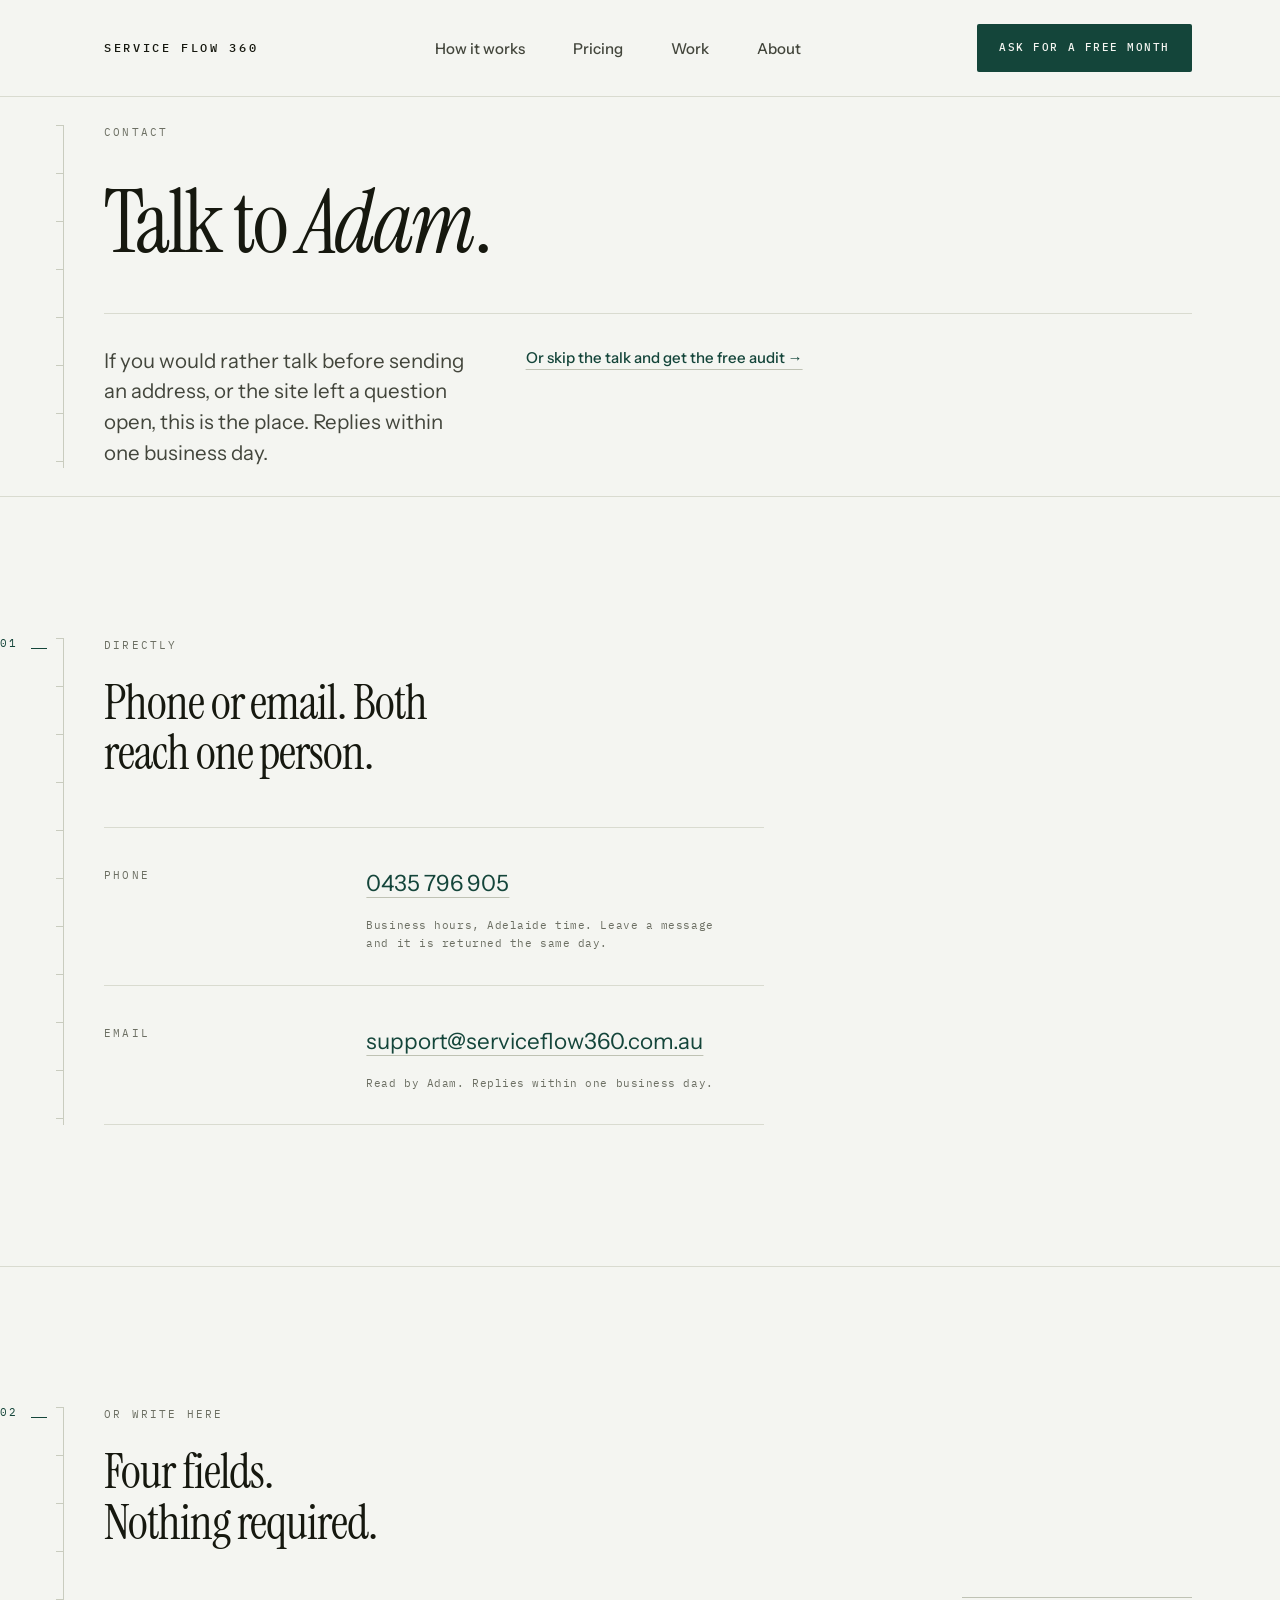
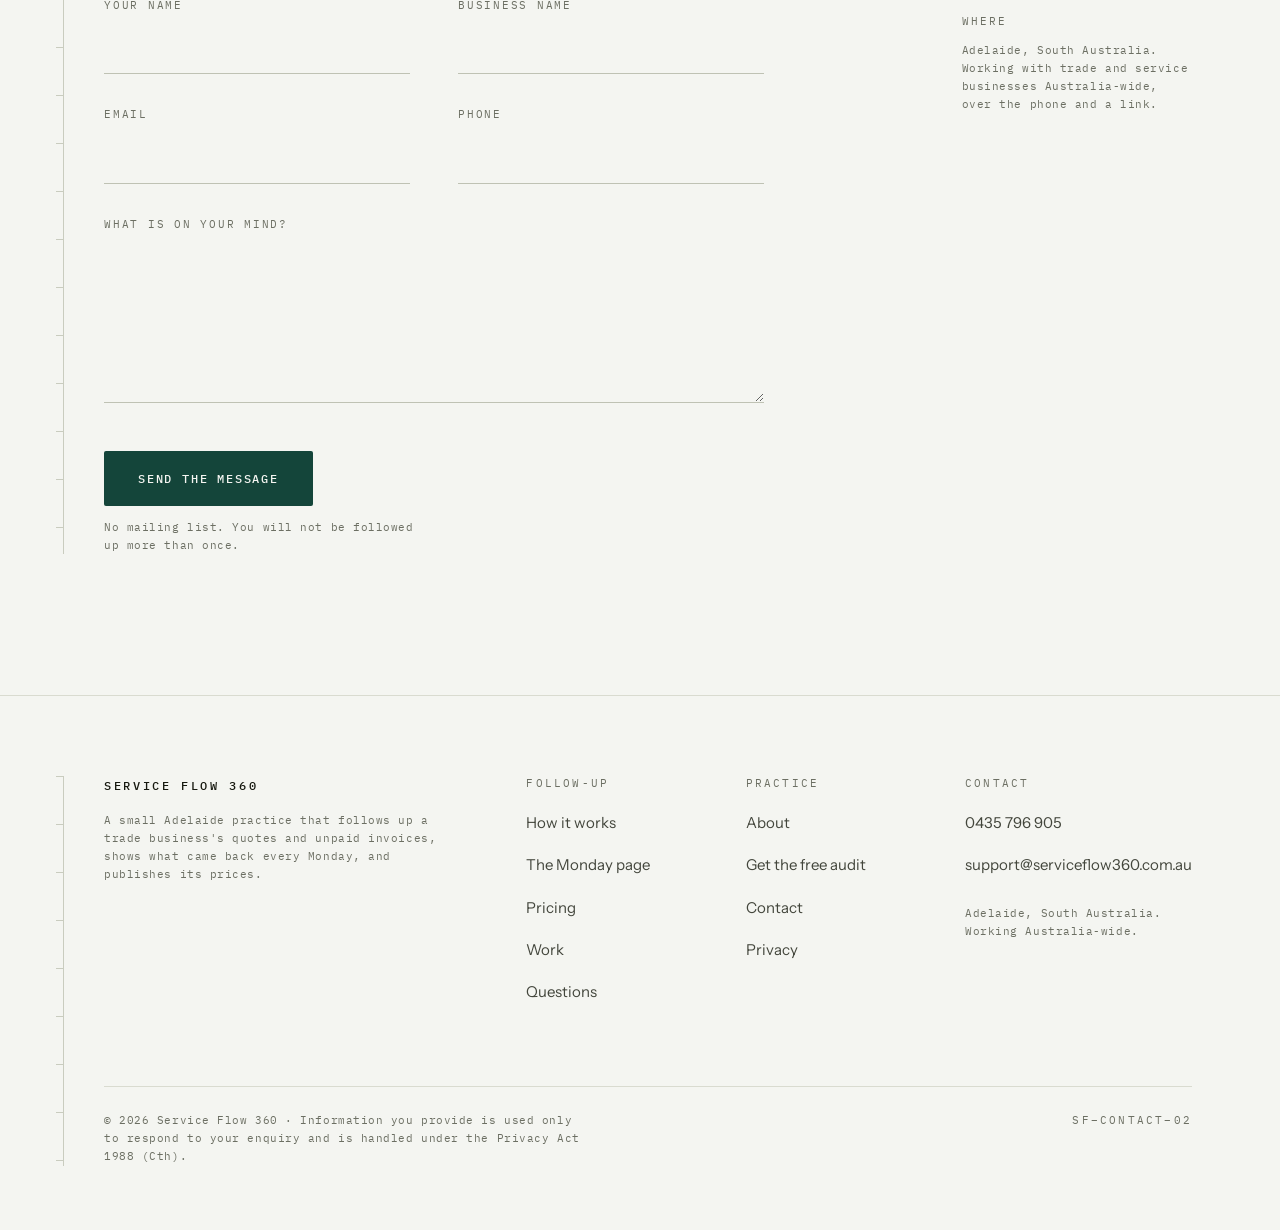
==== commit a590d43f: "Publish serviceflow360 build 31e1af9" ====
--- a/contact/index.html
+++ b/contact/index.html
@@ -1,6 +1,6 @@
 <!DOCTYPE html><html lang="en-AU" data-astro-cid-hkbrpulz><head><meta charset="utf-8"><meta name="viewport" content="width=device-width, initial-scale=1"><title>Contact — Service Flow 360</title><meta name="description" content="Talk to Adam before sending an address, or ask what the site did not answer. Phone, email, or a short form. Adelaide, working Australia-wide."><link rel="canonical" href="https://serviceflow360.com.au/contact/"><meta property="og:type" content="website"><meta property="og:title" content="Contact — Service Flow 360"><meta property="og:description" content="Talk to Adam before sending an address, or ask what the site did not answer. Phone, email, or a short form. Adelaide, working Australia-wide."><meta property="og:url" content="https://serviceflow360.com.au/contact/"><meta property="og:locale" content="en_AU"><!-- No og:image. The only card asset on the server advertises the previous
        positioning (websites / AI front desk) and would misrepresent the offer
-       in every shared link. Text-only preview until a card is made. --><meta name="twitter:card" content="summary"><meta name="theme-color" content="#F4F5F1" media="(prefers-color-scheme: light)"><meta name="theme-color" content="#14160F" media="(prefers-color-scheme: dark)"><link rel="icon" href="/favicon.svg" type="image/svg+xml"><!-- The H1 is the LCP element and it is set in the serif. Preload both faces. --><link rel="preload" href="/fonts/instrument-serif-400.woff2" as="font" type="font/woff2" crossorigin><link rel="preload" href="/fonts/instrument-serif-400-italic.woff2" as="font" type="font/woff2" crossorigin><script type="application/ld+json">{"@context":"https://schema.org","@type":"ProfessionalService","name":"Service Flow 360","description":"Website rescue for Australian trade and service businesses. A free seven-check audit, a working preview before you pay, published prices, and you own everything.","url":"https://serviceflow360.com.au","areaServed":"Australia","address":{"@type":"PostalAddress","addressLocality":"Adelaide","addressRegion":"SA","addressCountry":"AU"}}</script><link rel="stylesheet" href="/_astro/Section.BHcWdUez.css"><style>.grid[data-astro-cid-6ftvmqcp]{grid-template-columns:minmax(0, 1fr) var(--field);gap:var(--gap);align-items:var(--al);display:grid}.grid[data-astro-cid-6ftvmqcp].solo{grid-template-columns:minmax(0,1fr)}.main[data-astro-cid-6ftvmqcp],.field[data-astro-cid-6ftvmqcp]{min-width:0}@media (width<=860px){.grid[data-astro-cid-6ftvmqcp]{gap:var(--s9);grid-template-columns:1fr}.field[data-astro-cid-6ftvmqcp]{max-width:236px}}
+       in every shared link. Text-only preview until a card is made. --><meta name="twitter:card" content="summary"><meta name="theme-color" content="#F4F5F1" media="(prefers-color-scheme: light)"><meta name="theme-color" content="#14160F" media="(prefers-color-scheme: dark)"><link rel="icon" href="/favicon.svg" type="image/svg+xml"><!-- The H1 is the LCP element and it is set in the serif. Preload both faces. --><link rel="preload" href="/fonts/instrument-serif-400.woff2" as="font" type="font/woff2" crossorigin><link rel="preload" href="/fonts/instrument-serif-400-italic.woff2" as="font" type="font/woff2" crossorigin><script type="application/ld+json">{"@context":"https://schema.org","@type":"ProfessionalService","name":"Service Flow 360","description":"Quote and invoice follow-up for Adelaide trade and service businesses. Every quote followed up, every unpaid invoice reminded, one page every Monday, published prices, and your customer list stays yours.","url":"https://serviceflow360.com.au","areaServed":"Australia","address":{"@type":"PostalAddress","addressLocality":"Adelaide","addressRegion":"SA","addressCountry":"AU"}}</script><link rel="stylesheet" href="/_astro/Section.BHcWdUez.css"><style>.grid[data-astro-cid-6ftvmqcp]{grid-template-columns:minmax(0, 1fr) var(--field);gap:var(--gap);align-items:var(--al);display:grid}.grid[data-astro-cid-6ftvmqcp].solo{grid-template-columns:minmax(0,1fr)}.main[data-astro-cid-6ftvmqcp],.field[data-astro-cid-6ftvmqcp]{min-width:0}@media (width<=860px){.grid[data-astro-cid-6ftvmqcp]{gap:var(--s9);grid-template-columns:1fr}.field[data-astro-cid-6ftvmqcp]{max-width:236px}}
 .field[data-astro-cid-wul7fgjm]{gap:var(--s2);flex-direction:column;margin:0;display:flex}.field[data-astro-cid-wul7fgjm].wide{grid-column:1/-1}label[data-astro-cid-wul7fgjm]{font-family:var(--mono);font-size:var(--t-label);text-transform:uppercase;letter-spacing:.16em;color:var(--ink-3)}input[data-astro-cid-wul7fgjm],textarea[data-astro-cid-wul7fgjm]{border:0;border-bottom:1px solid var(--rule-2);padding:var(--s3) 0;font-family:var(--sans);color:var(--ink);width:100%;transition:border-color .16s var(--ease);background:0 0;border-radius:0;font-size:1.0625rem}textarea[data-astro-cid-wul7fgjm]{resize:vertical}input[data-astro-cid-wul7fgjm]:focus,textarea[data-astro-cid-wul7fgjm]:focus{border-bottom-color:var(--pine);padding-bottom:calc(var(--s3) - 1px);border-bottom-width:2px;outline:none}input[data-astro-cid-wul7fgjm]:focus-visible,textarea[data-astro-cid-wul7fgjm]:focus-visible{outline:3px solid var(--pine);outline-offset:4px}:is(input[data-astro-cid-wul7fgjm]:user-invalid,textarea[data-astro-cid-wul7fgjm]:user-invalid){border-bottom-color:var(--clay);padding-bottom:calc(var(--s3) - 1px);border-bottom-width:2px}.err[data-astro-cid-wul7fgjm]{font-family:var(--mono);font-size:var(--t-label);color:var(--clay);display:none}input[data-astro-cid-wul7fgjm]:user-invalid~.err[data-astro-cid-wul7fgjm]{display:block}.hint[data-astro-cid-wul7fgjm]{font-family:var(--mono);font-size:var(--t-label);color:var(--ink-3)}
 .ways[data-astro-cid-6bfsojfh]{border-top:1px solid var(--rule);max-width:var(--w-text);margin:0;padding:0;list-style:none}.ways[data-astro-cid-6bfsojfh] li[data-astro-cid-6bfsojfh]{grid-template-columns:var(--field) minmax(0, 1fr);gap:var(--s2) var(--s6);padding:var(--s6) 0;border-bottom:1px solid var(--rule);display:grid}.ways[data-astro-cid-6bfsojfh] li[data-astro-cid-6bfsojfh] .label[data-astro-cid-6bfsojfh]{padding-top:var(--s2);grid-row:1/span 2}.ways[data-astro-cid-6bfsojfh] li[data-astro-cid-6bfsojfh] a[data-astro-cid-6bfsojfh]{min-height:var(--s7);font-size:var(--t-lead);align-items:center;display:inline-flex}.ways[data-astro-cid-6bfsojfh] li[data-astro-cid-6bfsojfh] .micro[data-astro-cid-6bfsojfh]{max-width:52ch}form[data-astro-cid-6bfsojfh]{gap:var(--s7);max-width:var(--w-text);flex-direction:column;display:flex}.fields[data-astro-cid-6bfsojfh]{gap:var(--s6) var(--s7);grid-template-columns:1fr 1fr;display:grid}.hp[data-astro-cid-6bfsojfh]{width:1px;height:1px;position:absolute;left:-9999px;overflow:hidden}.side[data-astro-cid-6bfsojfh]{gap:var(--s3);border-top:1px solid var(--rule-2);padding-top:var(--s4);flex-direction:column;display:flex}@media (width<=640px){.ways[data-astro-cid-6bfsojfh] li[data-astro-cid-6bfsojfh]{grid-template-columns:1fr}.ways[data-astro-cid-6bfsojfh] li[data-astro-cid-6bfsojfh] .label[data-astro-cid-6bfsojfh]{grid-row:auto;padding-top:0}.fields[data-astro-cid-6bfsojfh]{grid-template-columns:1fr}}
-</style></head><body data-astro-cid-hkbrpulz><a class="skip-link" href="#main" data-astro-cid-hkbrpulz>Skip to content</a><header class="nav" data-astro-cid-wpvy4v7s><div class="wrap nav-in" data-astro-cid-wpvy4v7s><a class="brand" href="/" data-astro-cid-wpvy4v7s>Service&nbsp;Flow&nbsp;360</a><nav aria-label="Primary" data-astro-cid-wpvy4v7s><ul role="list" data-astro-cid-wpvy4v7s><li data-astro-cid-wpvy4v7s><a href="/#how" data-astro-cid-wpvy4v7s>How it works</a></li><li data-astro-cid-wpvy4v7s><a href="/pricing" data-astro-cid-wpvy4v7s>Pricing</a></li><li data-astro-cid-wpvy4v7s><a href="/work" data-astro-cid-wpvy4v7s>Work</a></li><li data-astro-cid-wpvy4v7s><a href="/#about" data-astro-cid-wpvy4v7s>About</a></li></ul></nav><a class="cta" href="/get-audit" data-astro-cid-wpvy4v7s>Get the free audit</a></div></header><main id="main" class="main" data-astro-cid-hkbrpulz><div class="hero compact" data-astro-cid-ge2uvauf><div class="wrap" data-astro-cid-ge2uvauf><div class="rule" aria-hidden="true" data-astro-cid-cn7sczra></div><p class="label" data-astro-cid-ge2uvauf>Contact</p><h1 data-astro-cid-ge2uvauf>Talk to <em data-astro-cid-6bfsojfh>Adam</em>.</h1><div class="under solo" data-astro-cid-ge2uvauf><div class="act" data-astro-cid-ge2uvauf><p class="deck" data-astro-cid-ge2uvauf>If you would rather talk before sending an address, or the site left a question open, this is the place. Replies within one business day.</p><div class="act" data-astro-cid-amjew3wo><a class="alt" href="/get-audit" data-astro-cid-amjew3wo>Or skip the talk and get the free audit &rarr;</a></div></div></div></div></div><section class="sec div" data-astro-cid-w6ymvdtg><div class="wrap" data-astro-cid-w6ymvdtg><div class="rule" aria-hidden="true" data-astro-cid-cn7sczra></div><div class="mark" aria-hidden="true" data-astro-cid-w6ymvdtg><i data-astro-cid-w6ymvdtg></i><span data-astro-cid-w6ymvdtg>01</span></div><div class="inner" data-astro-cid-w6ymvdtg><header class="head" data-astro-cid-w6ymvdtg><p class="label" data-astro-cid-w6ymvdtg>Directly</p><h2 data-astro-cid-w6ymvdtg>Phone or email. Both reach one person.</h2></header><ul class="ways" role="list" data-astro-cid-6bfsojfh><li data-astro-cid-6bfsojfh><span class="label" data-astro-cid-6bfsojfh>Phone</span><a href="tel:+61435796905" data-astro-cid-6bfsojfh>0435 796 905</a><span class="micro" data-astro-cid-6bfsojfh>Business hours, Adelaide time. Leave a message and it is returned the same day.</span></li><li data-astro-cid-6bfsojfh><span class="label" data-astro-cid-6bfsojfh>Email</span><a href="mailto:support@serviceflow360.com.au" data-astro-cid-6bfsojfh>support@serviceflow360.com.au</a><span class="micro" data-astro-cid-6bfsojfh>Read by Adam. Replies within one business day.</span></li></ul></div></div></section><section class="sec div" data-astro-cid-w6ymvdtg><div class="wrap" data-astro-cid-w6ymvdtg><div class="rule" aria-hidden="true" data-astro-cid-cn7sczra></div><div class="mark" aria-hidden="true" data-astro-cid-w6ymvdtg><i data-astro-cid-w6ymvdtg></i><span data-astro-cid-w6ymvdtg>02</span></div><div class="inner" data-astro-cid-w6ymvdtg><header class="head" data-astro-cid-w6ymvdtg><p class="label" data-astro-cid-w6ymvdtg>Or write here</p><h2 data-astro-cid-w6ymvdtg>Four fields. Nothing required.</h2></header><div class="grid" style="--al:start" data-astro-cid-6ftvmqcp><div class="main" data-astro-cid-6ftvmqcp><form method="POST" action="https://formsubmit.co/support@serviceflow360.com.au" novalidate data-astro-cid-6bfsojfh><input type="hidden" name="_subject" value="Contact form" data-astro-cid-6bfsojfh><input type="hidden" name="_captcha" value="false" data-astro-cid-6bfsojfh><input type="hidden" name="_template" value="table" data-astro-cid-6bfsojfh><input type="hidden" name="_next" value="https://ethads.github.io/thanks" data-astro-cid-6bfsojfh><input type="hidden" name="source" id="source" value="direct" data-astro-cid-6bfsojfh><div class="fields" data-astro-cid-6bfsojfh><p class="field" data-astro-cid-wul7fgjm><label for="name" data-astro-cid-wul7fgjm>Your name</label><input type="text" id="name" name="name" autocomplete="name" data-astro-cid-wul7fgjm></p><p class="field" data-astro-cid-wul7fgjm><label for="business" data-astro-cid-wul7fgjm>Business name</label><input type="text" id="business" name="business" autocomplete="organization" data-astro-cid-wul7fgjm></p><p class="field" data-astro-cid-wul7fgjm><label for="email" data-astro-cid-wul7fgjm>Email</label><input type="email" id="email" name="email" autocomplete="email" aria-describedby="email-err" data-astro-cid-wul7fgjm><span class="err" id="email-err" data-astro-cid-wul7fgjm>That does not look like an email address.</span></p><p class="field" data-astro-cid-wul7fgjm><label for="phone" data-astro-cid-wul7fgjm>Phone</label><input type="tel" id="phone" name="phone" autocomplete="tel" data-astro-cid-wul7fgjm></p><p class="field wide" data-astro-cid-wul7fgjm><label for="message" data-astro-cid-wul7fgjm>What is on your mind?</label><textarea id="message" name="message" rows="5" data-astro-cid-wul7fgjm></textarea></p></div><p class="hp" aria-hidden="true" data-astro-cid-6bfsojfh><label for="company_website" data-astro-cid-6bfsojfh>Leave this field empty</label><input type="text" name="_honey" id="company_website" tabindex="-1" autocomplete="off" data-astro-cid-6bfsojfh></p><div class="act" data-astro-cid-amjew3wo><button type="submit" class="btn" data-astro-cid-amjew3wo>Send the message</button><p class="micro" data-astro-cid-amjew3wo>No mailing list. You will not be followed up more than once.</p></div></form></div><div class="field" data-astro-cid-6ftvmqcp><div class="side" data-astro-cid-6bfsojfh><p class="label" data-astro-cid-6bfsojfh>Where</p><p class="micro" data-astro-cid-6bfsojfh>Adelaide, South Australia. Working with trade and service businesses Australia-wide, over the phone and a link.</p></div></div></div></div></div></section></main><footer class="ft" data-astro-cid-jo6i4kqk><div class="wrap" data-astro-cid-jo6i4kqk><div class="rule" aria-hidden="true" data-astro-cid-cn7sczra></div><div class="grid" data-astro-cid-jo6i4kqk><div class="about" data-astro-cid-jo6i4kqk><p class="brand" data-astro-cid-jo6i4kqk>Service Flow 360</p><p class="micro" data-astro-cid-jo6i4kqk>A small Adelaide practice that finds where a trade or service business's website is losing work, shows the fix as a working preview, and publishes its prices.</p></div><nav class="grps" aria-label="Footer" data-astro-cid-jo6i4kqk><div class="grp" data-astro-cid-jo6i4kqk><h2 class="label" data-astro-cid-jo6i4kqk>Website rescue</h2><ul role="list" data-astro-cid-jo6i4kqk><li data-astro-cid-jo6i4kqk><a href="/#how" data-astro-cid-jo6i4kqk>How it works</a></li><li data-astro-cid-jo6i4kqk><a href="/#checks" data-astro-cid-jo6i4kqk>The seven checks</a></li><li data-astro-cid-jo6i4kqk><a href="/pricing" data-astro-cid-jo6i4kqk>Pricing</a></li><li data-astro-cid-jo6i4kqk><a href="/work" data-astro-cid-jo6i4kqk>Work</a></li><li data-astro-cid-jo6i4kqk><a href="/#faq" data-astro-cid-jo6i4kqk>Questions</a></li></ul></div><div class="grp" data-astro-cid-jo6i4kqk><h2 class="label" data-astro-cid-jo6i4kqk>Practice</h2><ul role="list" data-astro-cid-jo6i4kqk><li data-astro-cid-jo6i4kqk><a href="/#about" data-astro-cid-jo6i4kqk>About</a></li><li data-astro-cid-jo6i4kqk><a href="/get-audit" data-astro-cid-jo6i4kqk>Get the free audit</a></li><li data-astro-cid-jo6i4kqk><a href="/contact" data-astro-cid-jo6i4kqk>Contact</a></li><li data-astro-cid-jo6i4kqk><a href="/privacy" data-astro-cid-jo6i4kqk>Privacy</a></li></ul></div><div class="grp" data-astro-cid-jo6i4kqk><h2 class="label" data-astro-cid-jo6i4kqk>Contact</h2><ul role="list" data-astro-cid-jo6i4kqk><li data-astro-cid-jo6i4kqk><a href="tel:+61435796905" data-astro-cid-jo6i4kqk>0435 796 905</a></li><li data-astro-cid-jo6i4kqk><a href="mailto:support@serviceflow360.com.au" data-astro-cid-jo6i4kqk>support@serviceflow360.com.au</a></li></ul><p class="micro loc" data-astro-cid-jo6i4kqk>Adelaide, South Australia. Working Australia-wide.</p></div></nav></div><div class="base" data-astro-cid-jo6i4kqk><p class="micro" data-astro-cid-jo6i4kqk>© 2026 Service Flow 360 · Information you provide is used only to respond to your enquiry and is handled under the Privacy Act 1988 (Cth).</p><p class="label doc" data-astro-cid-jo6i4kqk>SF–CONTACT–02</p></div></div></footer></body></html><script type="module">var e=new URLSearchParams(location.search),t=e.get(`utm_source`)||e.get(`src`)||e.get(`utm_campaign`)||(document.referrer?new URL(document.referrer).hostname:``)||`direct`,n=document.getElementById(`source`);n&&(n.value=t.slice(0,80));</script>+</style></head><body data-astro-cid-hkbrpulz><a class="skip-link" href="#main" data-astro-cid-hkbrpulz>Skip to content</a><header class="nav" data-astro-cid-wpvy4v7s><div class="wrap nav-in" data-astro-cid-wpvy4v7s><a class="brand" href="/" data-astro-cid-wpvy4v7s>Service&nbsp;Flow&nbsp;360</a><nav aria-label="Primary" data-astro-cid-wpvy4v7s><ul role="list" data-astro-cid-wpvy4v7s><li data-astro-cid-wpvy4v7s><a href="/#how" data-astro-cid-wpvy4v7s>How it works</a></li><li data-astro-cid-wpvy4v7s><a href="/pricing" data-astro-cid-wpvy4v7s>Pricing</a></li><li data-astro-cid-wpvy4v7s><a href="/work" data-astro-cid-wpvy4v7s>Work</a></li><li data-astro-cid-wpvy4v7s><a href="/#about" data-astro-cid-wpvy4v7s>About</a></li></ul></nav><a class="cta" href="/#start" data-astro-cid-wpvy4v7s>Ask for a free month</a></div></header><main id="main" class="main" data-astro-cid-hkbrpulz><div class="hero compact" data-astro-cid-ge2uvauf><div class="wrap" data-astro-cid-ge2uvauf><div class="rule" aria-hidden="true" data-astro-cid-cn7sczra></div><p class="label" data-astro-cid-ge2uvauf>Contact</p><h1 data-astro-cid-ge2uvauf>Talk to <em data-astro-cid-6bfsojfh>Adam</em>.</h1><div class="under solo" data-astro-cid-ge2uvauf><div class="act" data-astro-cid-ge2uvauf><p class="deck" data-astro-cid-ge2uvauf>If you would rather talk before sending an address, or the site left a question open, this is the place. Replies within one business day.</p><div class="act" data-astro-cid-amjew3wo><a class="alt" href="/get-audit" data-astro-cid-amjew3wo>Or skip the talk and get the free audit &rarr;</a></div></div></div></div></div><section class="sec div" data-astro-cid-w6ymvdtg><div class="wrap" data-astro-cid-w6ymvdtg><div class="rule" aria-hidden="true" data-astro-cid-cn7sczra></div><div class="mark" aria-hidden="true" data-astro-cid-w6ymvdtg><i data-astro-cid-w6ymvdtg></i><span data-astro-cid-w6ymvdtg>01</span></div><div class="inner" data-astro-cid-w6ymvdtg><header class="head" data-astro-cid-w6ymvdtg><p class="label" data-astro-cid-w6ymvdtg>Directly</p><h2 data-astro-cid-w6ymvdtg>Phone or email. Both reach one person.</h2></header><ul class="ways" role="list" data-astro-cid-6bfsojfh><li data-astro-cid-6bfsojfh><span class="label" data-astro-cid-6bfsojfh>Phone</span><a href="tel:+61435796905" data-astro-cid-6bfsojfh>0435 796 905</a><span class="micro" data-astro-cid-6bfsojfh>Business hours, Adelaide time. Leave a message and it is returned the same day.</span></li><li data-astro-cid-6bfsojfh><span class="label" data-astro-cid-6bfsojfh>Email</span><a href="mailto:support@serviceflow360.com.au" data-astro-cid-6bfsojfh>support@serviceflow360.com.au</a><span class="micro" data-astro-cid-6bfsojfh>Read by Adam. Replies within one business day.</span></li></ul></div></div></section><section class="sec div" data-astro-cid-w6ymvdtg><div class="wrap" data-astro-cid-w6ymvdtg><div class="rule" aria-hidden="true" data-astro-cid-cn7sczra></div><div class="mark" aria-hidden="true" data-astro-cid-w6ymvdtg><i data-astro-cid-w6ymvdtg></i><span data-astro-cid-w6ymvdtg>02</span></div><div class="inner" data-astro-cid-w6ymvdtg><header class="head" data-astro-cid-w6ymvdtg><p class="label" data-astro-cid-w6ymvdtg>Or write here</p><h2 data-astro-cid-w6ymvdtg>Four fields. Nothing required.</h2></header><div class="grid" style="--al:start" data-astro-cid-6ftvmqcp><div class="main" data-astro-cid-6ftvmqcp><form method="POST" action="https://formsubmit.co/support@serviceflow360.com.au" novalidate data-astro-cid-6bfsojfh><input type="hidden" name="_subject" value="Contact form" data-astro-cid-6bfsojfh><input type="hidden" name="_captcha" value="false" data-astro-cid-6bfsojfh><input type="hidden" name="_template" value="table" data-astro-cid-6bfsojfh><input type="hidden" name="_next" value="https://serviceflow360.com.au/thanks" data-astro-cid-6bfsojfh><input type="hidden" name="source" id="source" value="direct" data-astro-cid-6bfsojfh><div class="fields" data-astro-cid-6bfsojfh><p class="field" data-astro-cid-wul7fgjm><label for="name" data-astro-cid-wul7fgjm>Your name</label><input type="text" id="name" name="name" autocomplete="name" data-astro-cid-wul7fgjm></p><p class="field" data-astro-cid-wul7fgjm><label for="business" data-astro-cid-wul7fgjm>Business name</label><input type="text" id="business" name="business" autocomplete="organization" data-astro-cid-wul7fgjm></p><p class="field" data-astro-cid-wul7fgjm><label for="email" data-astro-cid-wul7fgjm>Email</label><input type="email" id="email" name="email" autocomplete="email" aria-describedby="email-err" data-astro-cid-wul7fgjm><span class="err" id="email-err" data-astro-cid-wul7fgjm>That does not look like an email address.</span></p><p class="field" data-astro-cid-wul7fgjm><label for="phone" data-astro-cid-wul7fgjm>Phone</label><input type="tel" id="phone" name="phone" autocomplete="tel" data-astro-cid-wul7fgjm></p><p class="field wide" data-astro-cid-wul7fgjm><label for="message" data-astro-cid-wul7fgjm>What is on your mind?</label><textarea id="message" name="message" rows="5" data-astro-cid-wul7fgjm></textarea></p></div><p class="hp" aria-hidden="true" data-astro-cid-6bfsojfh><label for="company_website" data-astro-cid-6bfsojfh>Leave this field empty</label><input type="text" name="_honey" id="company_website" tabindex="-1" autocomplete="off" data-astro-cid-6bfsojfh></p><div class="act" data-astro-cid-amjew3wo><button type="submit" class="btn" data-astro-cid-amjew3wo>Send the message</button><p class="micro" data-astro-cid-amjew3wo>No mailing list. You will not be followed up more than once.</p></div></form></div><div class="field" data-astro-cid-6ftvmqcp><div class="side" data-astro-cid-6bfsojfh><p class="label" data-astro-cid-6bfsojfh>Where</p><p class="micro" data-astro-cid-6bfsojfh>Adelaide, South Australia. Working with trade and service businesses Australia-wide, over the phone and a link.</p></div></div></div></div></div></section></main><footer class="ft" data-astro-cid-jo6i4kqk><div class="wrap" data-astro-cid-jo6i4kqk><div class="rule" aria-hidden="true" data-astro-cid-cn7sczra></div><div class="grid" data-astro-cid-jo6i4kqk><div class="about" data-astro-cid-jo6i4kqk><p class="brand" data-astro-cid-jo6i4kqk>Service Flow 360</p><p class="micro" data-astro-cid-jo6i4kqk>A small Adelaide practice that follows up a trade business's quotes and unpaid invoices, shows what came back every Monday, and publishes its prices.</p></div><nav class="grps" aria-label="Footer" data-astro-cid-jo6i4kqk><div class="grp" data-astro-cid-jo6i4kqk><h2 class="label" data-astro-cid-jo6i4kqk>Follow-up</h2><ul role="list" data-astro-cid-jo6i4kqk><li data-astro-cid-jo6i4kqk><a href="/#how" data-astro-cid-jo6i4kqk>How it works</a></li><li data-astro-cid-jo6i4kqk><a href="/#monday" data-astro-cid-jo6i4kqk>The Monday page</a></li><li data-astro-cid-jo6i4kqk><a href="/pricing" data-astro-cid-jo6i4kqk>Pricing</a></li><li data-astro-cid-jo6i4kqk><a href="/work" data-astro-cid-jo6i4kqk>Work</a></li><li data-astro-cid-jo6i4kqk><a href="/#faq" data-astro-cid-jo6i4kqk>Questions</a></li></ul></div><div class="grp" data-astro-cid-jo6i4kqk><h2 class="label" data-astro-cid-jo6i4kqk>Practice</h2><ul role="list" data-astro-cid-jo6i4kqk><li data-astro-cid-jo6i4kqk><a href="/#about" data-astro-cid-jo6i4kqk>About</a></li><li data-astro-cid-jo6i4kqk><a href="/get-audit" data-astro-cid-jo6i4kqk>Get the free audit</a></li><li data-astro-cid-jo6i4kqk><a href="/contact" data-astro-cid-jo6i4kqk>Contact</a></li><li data-astro-cid-jo6i4kqk><a href="/privacy" data-astro-cid-jo6i4kqk>Privacy</a></li></ul></div><div class="grp" data-astro-cid-jo6i4kqk><h2 class="label" data-astro-cid-jo6i4kqk>Contact</h2><ul role="list" data-astro-cid-jo6i4kqk><li data-astro-cid-jo6i4kqk><a href="tel:+61435796905" data-astro-cid-jo6i4kqk>0435 796 905</a></li><li data-astro-cid-jo6i4kqk><a href="mailto:support@serviceflow360.com.au" data-astro-cid-jo6i4kqk>support@serviceflow360.com.au</a></li></ul><p class="micro loc" data-astro-cid-jo6i4kqk>Adelaide, South Australia. Working Australia-wide.</p></div></nav></div><div class="base" data-astro-cid-jo6i4kqk><p class="micro" data-astro-cid-jo6i4kqk>© 2026 Service Flow 360 · Information you provide is used only to respond to your enquiry and is handled under the Privacy Act 1988 (Cth).</p><p class="label doc" data-astro-cid-jo6i4kqk>SF–CONTACT–02</p></div></div></footer></body></html><script type="module">var e=new URLSearchParams(location.search),t=e.get(`utm_source`)||e.get(`src`)||e.get(`utm_campaign`)||(document.referrer?new URL(document.referrer).hostname:``)||`direct`,n=document.getElementById(`source`);n&&(n.value=t.slice(0,80));</script>
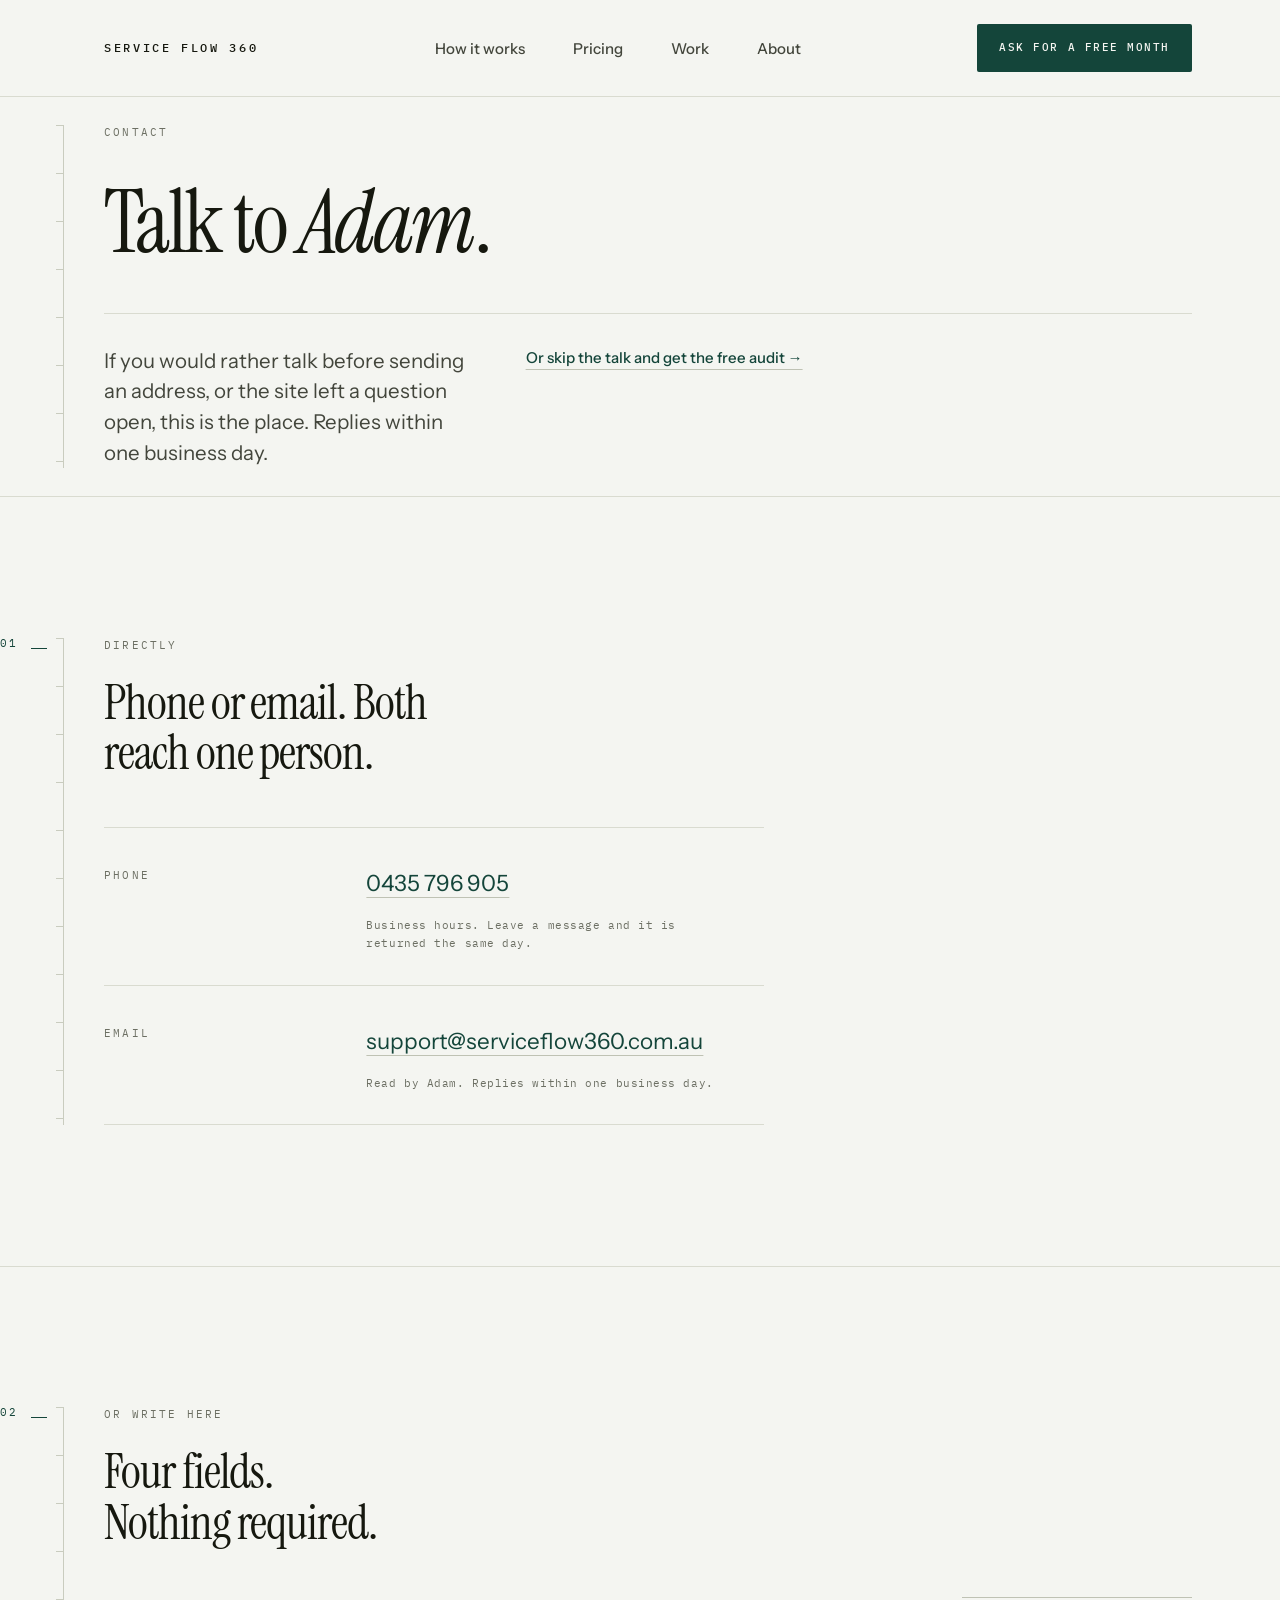
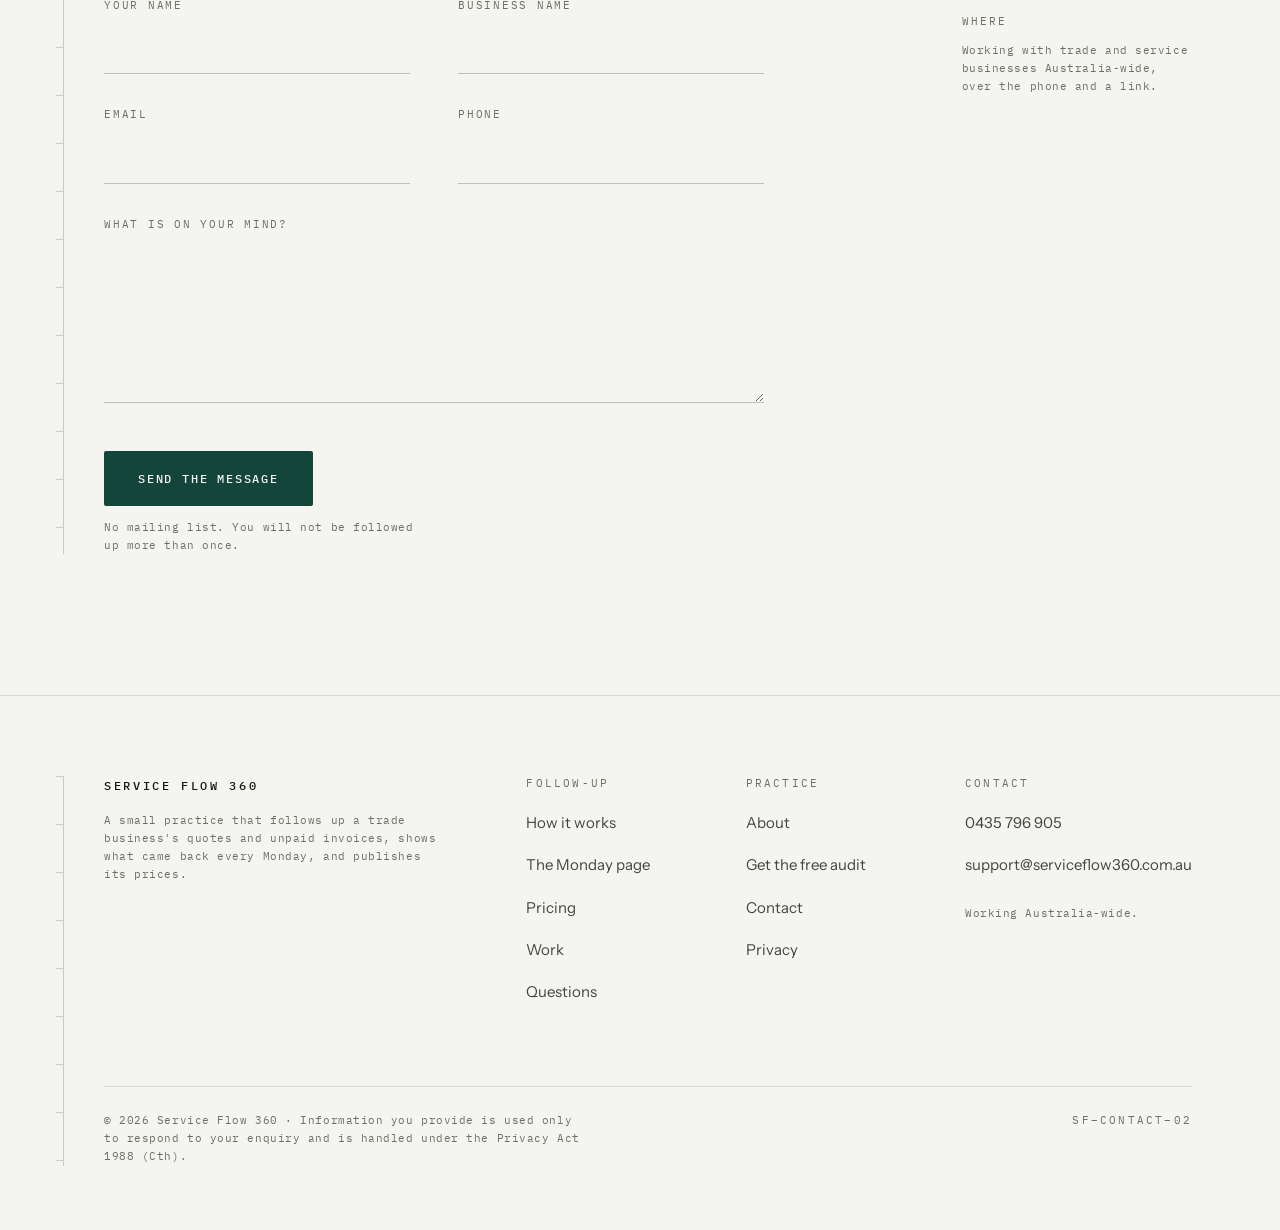
==== commit 97b199a1: "Publish serviceflow360 build 88d8acd" ====
--- a/contact/index.html
+++ b/contact/index.html
@@ -1,6 +1,6 @@
-<!DOCTYPE html><html lang="en-AU" data-astro-cid-hkbrpulz><head><meta charset="utf-8"><meta name="viewport" content="width=device-width, initial-scale=1"><title>Contact — Service Flow 360</title><meta name="description" content="Talk to Adam before sending an address, or ask what the site did not answer. Phone, email, or a short form. Adelaide, working Australia-wide."><link rel="canonical" href="https://serviceflow360.com.au/contact/"><meta property="og:type" content="website"><meta property="og:title" content="Contact — Service Flow 360"><meta property="og:description" content="Talk to Adam before sending an address, or ask what the site did not answer. Phone, email, or a short form. Adelaide, working Australia-wide."><meta property="og:url" content="https://serviceflow360.com.au/contact/"><meta property="og:locale" content="en_AU"><!-- No og:image. The only card asset on the server advertises the previous
+<!DOCTYPE html><html lang="en-AU" data-astro-cid-hkbrpulz><head><meta charset="utf-8"><meta name="viewport" content="width=device-width, initial-scale=1"><title>Contact — Service Flow 360</title><meta name="description" content="Talk to Adam before sending an address, or ask what the site did not answer. Phone, email, or a short form. Working Australia-wide."><link rel="canonical" href="https://serviceflow360.com.au/contact/"><meta property="og:type" content="website"><meta property="og:title" content="Contact — Service Flow 360"><meta property="og:description" content="Talk to Adam before sending an address, or ask what the site did not answer. Phone, email, or a short form. Working Australia-wide."><meta property="og:url" content="https://serviceflow360.com.au/contact/"><meta property="og:locale" content="en_AU"><!-- No og:image. The only card asset on the server advertises the previous
        positioning (websites / AI front desk) and would misrepresent the offer
-       in every shared link. Text-only preview until a card is made. --><meta name="twitter:card" content="summary"><meta name="theme-color" content="#F4F5F1" media="(prefers-color-scheme: light)"><meta name="theme-color" content="#14160F" media="(prefers-color-scheme: dark)"><link rel="icon" href="/favicon.svg" type="image/svg+xml"><!-- The H1 is the LCP element and it is set in the serif. Preload both faces. --><link rel="preload" href="/fonts/instrument-serif-400.woff2" as="font" type="font/woff2" crossorigin><link rel="preload" href="/fonts/instrument-serif-400-italic.woff2" as="font" type="font/woff2" crossorigin><script type="application/ld+json">{"@context":"https://schema.org","@type":"ProfessionalService","name":"Service Flow 360","description":"Quote and invoice follow-up for Adelaide trade and service businesses. Every quote followed up, every unpaid invoice reminded, one page every Monday, published prices, and your customer list stays yours.","url":"https://serviceflow360.com.au","areaServed":"Australia","address":{"@type":"PostalAddress","addressLocality":"Adelaide","addressRegion":"SA","addressCountry":"AU"}}</script><link rel="stylesheet" href="/_astro/Section.BHcWdUez.css"><style>.grid[data-astro-cid-6ftvmqcp]{grid-template-columns:minmax(0, 1fr) var(--field);gap:var(--gap);align-items:var(--al);display:grid}.grid[data-astro-cid-6ftvmqcp].solo{grid-template-columns:minmax(0,1fr)}.main[data-astro-cid-6ftvmqcp],.field[data-astro-cid-6ftvmqcp]{min-width:0}@media (width<=860px){.grid[data-astro-cid-6ftvmqcp]{gap:var(--s9);grid-template-columns:1fr}.field[data-astro-cid-6ftvmqcp]{max-width:236px}}
+       in every shared link. Text-only preview until a card is made. --><meta name="twitter:card" content="summary"><meta name="theme-color" content="#F4F5F1" media="(prefers-color-scheme: light)"><meta name="theme-color" content="#14160F" media="(prefers-color-scheme: dark)"><link rel="icon" href="/favicon.svg" type="image/svg+xml"><!-- The H1 is the LCP element and it is set in the serif. Preload both faces. --><link rel="preload" href="/fonts/instrument-serif-400.woff2" as="font" type="font/woff2" crossorigin><link rel="preload" href="/fonts/instrument-serif-400-italic.woff2" as="font" type="font/woff2" crossorigin><script type="application/ld+json">{"@context":"https://schema.org","@type":"ProfessionalService","name":"Service Flow 360","description":"Quote and invoice follow-up for Australian trade and service businesses. Every quote followed up, every unpaid invoice reminded, one page every Monday, published prices, and your customer list stays yours.","url":"https://serviceflow360.com.au","areaServed":"Australia","address":{"@type":"PostalAddress","addressCountry":"AU"}}</script><link rel="stylesheet" href="/_astro/Section.BHcWdUez.css"><style>.grid[data-astro-cid-6ftvmqcp]{grid-template-columns:minmax(0, 1fr) var(--field);gap:var(--gap);align-items:var(--al);display:grid}.grid[data-astro-cid-6ftvmqcp].solo{grid-template-columns:minmax(0,1fr)}.main[data-astro-cid-6ftvmqcp],.field[data-astro-cid-6ftvmqcp]{min-width:0}@media (width<=860px){.grid[data-astro-cid-6ftvmqcp]{gap:var(--s9);grid-template-columns:1fr}.field[data-astro-cid-6ftvmqcp]{max-width:236px}}
 .field[data-astro-cid-wul7fgjm]{gap:var(--s2);flex-direction:column;margin:0;display:flex}.field[data-astro-cid-wul7fgjm].wide{grid-column:1/-1}label[data-astro-cid-wul7fgjm]{font-family:var(--mono);font-size:var(--t-label);text-transform:uppercase;letter-spacing:.16em;color:var(--ink-3)}input[data-astro-cid-wul7fgjm],textarea[data-astro-cid-wul7fgjm]{border:0;border-bottom:1px solid var(--rule-2);padding:var(--s3) 0;font-family:var(--sans);color:var(--ink);width:100%;transition:border-color .16s var(--ease);background:0 0;border-radius:0;font-size:1.0625rem}textarea[data-astro-cid-wul7fgjm]{resize:vertical}input[data-astro-cid-wul7fgjm]:focus,textarea[data-astro-cid-wul7fgjm]:focus{border-bottom-color:var(--pine);padding-bottom:calc(var(--s3) - 1px);border-bottom-width:2px;outline:none}input[data-astro-cid-wul7fgjm]:focus-visible,textarea[data-astro-cid-wul7fgjm]:focus-visible{outline:3px solid var(--pine);outline-offset:4px}:is(input[data-astro-cid-wul7fgjm]:user-invalid,textarea[data-astro-cid-wul7fgjm]:user-invalid){border-bottom-color:var(--clay);padding-bottom:calc(var(--s3) - 1px);border-bottom-width:2px}.err[data-astro-cid-wul7fgjm]{font-family:var(--mono);font-size:var(--t-label);color:var(--clay);display:none}input[data-astro-cid-wul7fgjm]:user-invalid~.err[data-astro-cid-wul7fgjm]{display:block}.hint[data-astro-cid-wul7fgjm]{font-family:var(--mono);font-size:var(--t-label);color:var(--ink-3)}
 .ways[data-astro-cid-6bfsojfh]{border-top:1px solid var(--rule);max-width:var(--w-text);margin:0;padding:0;list-style:none}.ways[data-astro-cid-6bfsojfh] li[data-astro-cid-6bfsojfh]{grid-template-columns:var(--field) minmax(0, 1fr);gap:var(--s2) var(--s6);padding:var(--s6) 0;border-bottom:1px solid var(--rule);display:grid}.ways[data-astro-cid-6bfsojfh] li[data-astro-cid-6bfsojfh] .label[data-astro-cid-6bfsojfh]{padding-top:var(--s2);grid-row:1/span 2}.ways[data-astro-cid-6bfsojfh] li[data-astro-cid-6bfsojfh] a[data-astro-cid-6bfsojfh]{min-height:var(--s7);font-size:var(--t-lead);align-items:center;display:inline-flex}.ways[data-astro-cid-6bfsojfh] li[data-astro-cid-6bfsojfh] .micro[data-astro-cid-6bfsojfh]{max-width:52ch}form[data-astro-cid-6bfsojfh]{gap:var(--s7);max-width:var(--w-text);flex-direction:column;display:flex}.fields[data-astro-cid-6bfsojfh]{gap:var(--s6) var(--s7);grid-template-columns:1fr 1fr;display:grid}.hp[data-astro-cid-6bfsojfh]{width:1px;height:1px;position:absolute;left:-9999px;overflow:hidden}.side[data-astro-cid-6bfsojfh]{gap:var(--s3);border-top:1px solid var(--rule-2);padding-top:var(--s4);flex-direction:column;display:flex}@media (width<=640px){.ways[data-astro-cid-6bfsojfh] li[data-astro-cid-6bfsojfh]{grid-template-columns:1fr}.ways[data-astro-cid-6bfsojfh] li[data-astro-cid-6bfsojfh] .label[data-astro-cid-6bfsojfh]{grid-row:auto;padding-top:0}.fields[data-astro-cid-6bfsojfh]{grid-template-columns:1fr}}
-</style></head><body data-astro-cid-hkbrpulz><a class="skip-link" href="#main" data-astro-cid-hkbrpulz>Skip to content</a><header class="nav" data-astro-cid-wpvy4v7s><div class="wrap nav-in" data-astro-cid-wpvy4v7s><a class="brand" href="/" data-astro-cid-wpvy4v7s>Service&nbsp;Flow&nbsp;360</a><nav aria-label="Primary" data-astro-cid-wpvy4v7s><ul role="list" data-astro-cid-wpvy4v7s><li data-astro-cid-wpvy4v7s><a href="/#how" data-astro-cid-wpvy4v7s>How it works</a></li><li data-astro-cid-wpvy4v7s><a href="/pricing" data-astro-cid-wpvy4v7s>Pricing</a></li><li data-astro-cid-wpvy4v7s><a href="/work" data-astro-cid-wpvy4v7s>Work</a></li><li data-astro-cid-wpvy4v7s><a href="/#about" data-astro-cid-wpvy4v7s>About</a></li></ul></nav><a class="cta" href="/#start" data-astro-cid-wpvy4v7s>Ask for a free month</a></div></header><main id="main" class="main" data-astro-cid-hkbrpulz><div class="hero compact" data-astro-cid-ge2uvauf><div class="wrap" data-astro-cid-ge2uvauf><div class="rule" aria-hidden="true" data-astro-cid-cn7sczra></div><p class="label" data-astro-cid-ge2uvauf>Contact</p><h1 data-astro-cid-ge2uvauf>Talk to <em data-astro-cid-6bfsojfh>Adam</em>.</h1><div class="under solo" data-astro-cid-ge2uvauf><div class="act" data-astro-cid-ge2uvauf><p class="deck" data-astro-cid-ge2uvauf>If you would rather talk before sending an address, or the site left a question open, this is the place. Replies within one business day.</p><div class="act" data-astro-cid-amjew3wo><a class="alt" href="/get-audit" data-astro-cid-amjew3wo>Or skip the talk and get the free audit &rarr;</a></div></div></div></div></div><section class="sec div" data-astro-cid-w6ymvdtg><div class="wrap" data-astro-cid-w6ymvdtg><div class="rule" aria-hidden="true" data-astro-cid-cn7sczra></div><div class="mark" aria-hidden="true" data-astro-cid-w6ymvdtg><i data-astro-cid-w6ymvdtg></i><span data-astro-cid-w6ymvdtg>01</span></div><div class="inner" data-astro-cid-w6ymvdtg><header class="head" data-astro-cid-w6ymvdtg><p class="label" data-astro-cid-w6ymvdtg>Directly</p><h2 data-astro-cid-w6ymvdtg>Phone or email. Both reach one person.</h2></header><ul class="ways" role="list" data-astro-cid-6bfsojfh><li data-astro-cid-6bfsojfh><span class="label" data-astro-cid-6bfsojfh>Phone</span><a href="tel:+61435796905" data-astro-cid-6bfsojfh>0435 796 905</a><span class="micro" data-astro-cid-6bfsojfh>Business hours, Adelaide time. Leave a message and it is returned the same day.</span></li><li data-astro-cid-6bfsojfh><span class="label" data-astro-cid-6bfsojfh>Email</span><a href="mailto:support@serviceflow360.com.au" data-astro-cid-6bfsojfh>support@serviceflow360.com.au</a><span class="micro" data-astro-cid-6bfsojfh>Read by Adam. Replies within one business day.</span></li></ul></div></div></section><section class="sec div" data-astro-cid-w6ymvdtg><div class="wrap" data-astro-cid-w6ymvdtg><div class="rule" aria-hidden="true" data-astro-cid-cn7sczra></div><div class="mark" aria-hidden="true" data-astro-cid-w6ymvdtg><i data-astro-cid-w6ymvdtg></i><span data-astro-cid-w6ymvdtg>02</span></div><div class="inner" data-astro-cid-w6ymvdtg><header class="head" data-astro-cid-w6ymvdtg><p class="label" data-astro-cid-w6ymvdtg>Or write here</p><h2 data-astro-cid-w6ymvdtg>Four fields. Nothing required.</h2></header><div class="grid" style="--al:start" data-astro-cid-6ftvmqcp><div class="main" data-astro-cid-6ftvmqcp><form method="POST" action="https://formsubmit.co/support@serviceflow360.com.au" novalidate data-astro-cid-6bfsojfh><input type="hidden" name="_subject" value="Contact form" data-astro-cid-6bfsojfh><input type="hidden" name="_captcha" value="false" data-astro-cid-6bfsojfh><input type="hidden" name="_template" value="table" data-astro-cid-6bfsojfh><input type="hidden" name="_next" value="https://serviceflow360.com.au/thanks" data-astro-cid-6bfsojfh><input type="hidden" name="source" id="source" value="direct" data-astro-cid-6bfsojfh><div class="fields" data-astro-cid-6bfsojfh><p class="field" data-astro-cid-wul7fgjm><label for="name" data-astro-cid-wul7fgjm>Your name</label><input type="text" id="name" name="name" autocomplete="name" data-astro-cid-wul7fgjm></p><p class="field" data-astro-cid-wul7fgjm><label for="business" data-astro-cid-wul7fgjm>Business name</label><input type="text" id="business" name="business" autocomplete="organization" data-astro-cid-wul7fgjm></p><p class="field" data-astro-cid-wul7fgjm><label for="email" data-astro-cid-wul7fgjm>Email</label><input type="email" id="email" name="email" autocomplete="email" aria-describedby="email-err" data-astro-cid-wul7fgjm><span class="err" id="email-err" data-astro-cid-wul7fgjm>That does not look like an email address.</span></p><p class="field" data-astro-cid-wul7fgjm><label for="phone" data-astro-cid-wul7fgjm>Phone</label><input type="tel" id="phone" name="phone" autocomplete="tel" data-astro-cid-wul7fgjm></p><p class="field wide" data-astro-cid-wul7fgjm><label for="message" data-astro-cid-wul7fgjm>What is on your mind?</label><textarea id="message" name="message" rows="5" data-astro-cid-wul7fgjm></textarea></p></div><p class="hp" aria-hidden="true" data-astro-cid-6bfsojfh><label for="company_website" data-astro-cid-6bfsojfh>Leave this field empty</label><input type="text" name="_honey" id="company_website" tabindex="-1" autocomplete="off" data-astro-cid-6bfsojfh></p><div class="act" data-astro-cid-amjew3wo><button type="submit" class="btn" data-astro-cid-amjew3wo>Send the message</button><p class="micro" data-astro-cid-amjew3wo>No mailing list. You will not be followed up more than once.</p></div></form></div><div class="field" data-astro-cid-6ftvmqcp><div class="side" data-astro-cid-6bfsojfh><p class="label" data-astro-cid-6bfsojfh>Where</p><p class="micro" data-astro-cid-6bfsojfh>Adelaide, South Australia. Working with trade and service businesses Australia-wide, over the phone and a link.</p></div></div></div></div></div></section></main><footer class="ft" data-astro-cid-jo6i4kqk><div class="wrap" data-astro-cid-jo6i4kqk><div class="rule" aria-hidden="true" data-astro-cid-cn7sczra></div><div class="grid" data-astro-cid-jo6i4kqk><div class="about" data-astro-cid-jo6i4kqk><p class="brand" data-astro-cid-jo6i4kqk>Service Flow 360</p><p class="micro" data-astro-cid-jo6i4kqk>A small Adelaide practice that follows up a trade business's quotes and unpaid invoices, shows what came back every Monday, and publishes its prices.</p></div><nav class="grps" aria-label="Footer" data-astro-cid-jo6i4kqk><div class="grp" data-astro-cid-jo6i4kqk><h2 class="label" data-astro-cid-jo6i4kqk>Follow-up</h2><ul role="list" data-astro-cid-jo6i4kqk><li data-astro-cid-jo6i4kqk><a href="/#how" data-astro-cid-jo6i4kqk>How it works</a></li><li data-astro-cid-jo6i4kqk><a href="/#monday" data-astro-cid-jo6i4kqk>The Monday page</a></li><li data-astro-cid-jo6i4kqk><a href="/pricing" data-astro-cid-jo6i4kqk>Pricing</a></li><li data-astro-cid-jo6i4kqk><a href="/work" data-astro-cid-jo6i4kqk>Work</a></li><li data-astro-cid-jo6i4kqk><a href="/#faq" data-astro-cid-jo6i4kqk>Questions</a></li></ul></div><div class="grp" data-astro-cid-jo6i4kqk><h2 class="label" data-astro-cid-jo6i4kqk>Practice</h2><ul role="list" data-astro-cid-jo6i4kqk><li data-astro-cid-jo6i4kqk><a href="/#about" data-astro-cid-jo6i4kqk>About</a></li><li data-astro-cid-jo6i4kqk><a href="/get-audit" data-astro-cid-jo6i4kqk>Get the free audit</a></li><li data-astro-cid-jo6i4kqk><a href="/contact" data-astro-cid-jo6i4kqk>Contact</a></li><li data-astro-cid-jo6i4kqk><a href="/privacy" data-astro-cid-jo6i4kqk>Privacy</a></li></ul></div><div class="grp" data-astro-cid-jo6i4kqk><h2 class="label" data-astro-cid-jo6i4kqk>Contact</h2><ul role="list" data-astro-cid-jo6i4kqk><li data-astro-cid-jo6i4kqk><a href="tel:+61435796905" data-astro-cid-jo6i4kqk>0435 796 905</a></li><li data-astro-cid-jo6i4kqk><a href="mailto:support@serviceflow360.com.au" data-astro-cid-jo6i4kqk>support@serviceflow360.com.au</a></li></ul><p class="micro loc" data-astro-cid-jo6i4kqk>Adelaide, South Australia. Working Australia-wide.</p></div></nav></div><div class="base" data-astro-cid-jo6i4kqk><p class="micro" data-astro-cid-jo6i4kqk>© 2026 Service Flow 360 · Information you provide is used only to respond to your enquiry and is handled under the Privacy Act 1988 (Cth).</p><p class="label doc" data-astro-cid-jo6i4kqk>SF–CONTACT–02</p></div></div></footer></body></html><script type="module">var e=new URLSearchParams(location.search),t=e.get(`utm_source`)||e.get(`src`)||e.get(`utm_campaign`)||(document.referrer?new URL(document.referrer).hostname:``)||`direct`,n=document.getElementById(`source`);n&&(n.value=t.slice(0,80));</script>+</style></head><body data-astro-cid-hkbrpulz><a class="skip-link" href="#main" data-astro-cid-hkbrpulz>Skip to content</a><header class="nav" data-astro-cid-wpvy4v7s><div class="wrap nav-in" data-astro-cid-wpvy4v7s><a class="brand" href="/" data-astro-cid-wpvy4v7s>Service&nbsp;Flow&nbsp;360</a><nav aria-label="Primary" data-astro-cid-wpvy4v7s><ul role="list" data-astro-cid-wpvy4v7s><li data-astro-cid-wpvy4v7s><a href="/#how" data-astro-cid-wpvy4v7s>How it works</a></li><li data-astro-cid-wpvy4v7s><a href="/pricing" data-astro-cid-wpvy4v7s>Pricing</a></li><li data-astro-cid-wpvy4v7s><a href="/work" data-astro-cid-wpvy4v7s>Work</a></li><li data-astro-cid-wpvy4v7s><a href="/#about" data-astro-cid-wpvy4v7s>About</a></li></ul></nav><a class="cta" href="/#start" data-astro-cid-wpvy4v7s>Ask for a free month</a></div></header><main id="main" class="main" data-astro-cid-hkbrpulz><div class="hero compact" data-astro-cid-ge2uvauf><div class="wrap" data-astro-cid-ge2uvauf><div class="rule" aria-hidden="true" data-astro-cid-cn7sczra></div><p class="label" data-astro-cid-ge2uvauf>Contact</p><h1 data-astro-cid-ge2uvauf>Talk to <em data-astro-cid-6bfsojfh>Adam</em>.</h1><div class="under solo" data-astro-cid-ge2uvauf><div class="act" data-astro-cid-ge2uvauf><p class="deck" data-astro-cid-ge2uvauf>If you would rather talk before sending an address, or the site left a question open, this is the place. Replies within one business day.</p><div class="act" data-astro-cid-amjew3wo><a class="alt" href="/get-audit" data-astro-cid-amjew3wo>Or skip the talk and get the free audit &rarr;</a></div></div></div></div></div><section class="sec div" data-astro-cid-w6ymvdtg><div class="wrap" data-astro-cid-w6ymvdtg><div class="rule" aria-hidden="true" data-astro-cid-cn7sczra></div><div class="mark" aria-hidden="true" data-astro-cid-w6ymvdtg><i data-astro-cid-w6ymvdtg></i><span data-astro-cid-w6ymvdtg>01</span></div><div class="inner" data-astro-cid-w6ymvdtg><header class="head" data-astro-cid-w6ymvdtg><p class="label" data-astro-cid-w6ymvdtg>Directly</p><h2 data-astro-cid-w6ymvdtg>Phone or email. Both reach one person.</h2></header><ul class="ways" role="list" data-astro-cid-6bfsojfh><li data-astro-cid-6bfsojfh><span class="label" data-astro-cid-6bfsojfh>Phone</span><a href="tel:+61435796905" data-astro-cid-6bfsojfh>0435 796 905</a><span class="micro" data-astro-cid-6bfsojfh>Business hours. Leave a message and it is returned the same day.</span></li><li data-astro-cid-6bfsojfh><span class="label" data-astro-cid-6bfsojfh>Email</span><a href="mailto:support@serviceflow360.com.au" data-astro-cid-6bfsojfh>support@serviceflow360.com.au</a><span class="micro" data-astro-cid-6bfsojfh>Read by Adam. Replies within one business day.</span></li></ul></div></div></section><section class="sec div" data-astro-cid-w6ymvdtg><div class="wrap" data-astro-cid-w6ymvdtg><div class="rule" aria-hidden="true" data-astro-cid-cn7sczra></div><div class="mark" aria-hidden="true" data-astro-cid-w6ymvdtg><i data-astro-cid-w6ymvdtg></i><span data-astro-cid-w6ymvdtg>02</span></div><div class="inner" data-astro-cid-w6ymvdtg><header class="head" data-astro-cid-w6ymvdtg><p class="label" data-astro-cid-w6ymvdtg>Or write here</p><h2 data-astro-cid-w6ymvdtg>Four fields. Nothing required.</h2></header><div class="grid" style="--al:start" data-astro-cid-6ftvmqcp><div class="main" data-astro-cid-6ftvmqcp><form method="POST" action="https://formsubmit.co/support@serviceflow360.com.au" novalidate data-astro-cid-6bfsojfh><input type="hidden" name="_subject" value="Contact form" data-astro-cid-6bfsojfh><input type="hidden" name="_captcha" value="false" data-astro-cid-6bfsojfh><input type="hidden" name="_template" value="table" data-astro-cid-6bfsojfh><input type="hidden" name="_next" value="https://serviceflow360.com.au/thanks" data-astro-cid-6bfsojfh><input type="hidden" name="source" id="source" value="direct" data-astro-cid-6bfsojfh><div class="fields" data-astro-cid-6bfsojfh><p class="field" data-astro-cid-wul7fgjm><label for="name" data-astro-cid-wul7fgjm>Your name</label><input type="text" id="name" name="name" autocomplete="name" data-astro-cid-wul7fgjm></p><p class="field" data-astro-cid-wul7fgjm><label for="business" data-astro-cid-wul7fgjm>Business name</label><input type="text" id="business" name="business" autocomplete="organization" data-astro-cid-wul7fgjm></p><p class="field" data-astro-cid-wul7fgjm><label for="email" data-astro-cid-wul7fgjm>Email</label><input type="email" id="email" name="email" autocomplete="email" aria-describedby="email-err" data-astro-cid-wul7fgjm><span class="err" id="email-err" data-astro-cid-wul7fgjm>That does not look like an email address.</span></p><p class="field" data-astro-cid-wul7fgjm><label for="phone" data-astro-cid-wul7fgjm>Phone</label><input type="tel" id="phone" name="phone" autocomplete="tel" data-astro-cid-wul7fgjm></p><p class="field wide" data-astro-cid-wul7fgjm><label for="message" data-astro-cid-wul7fgjm>What is on your mind?</label><textarea id="message" name="message" rows="5" data-astro-cid-wul7fgjm></textarea></p></div><p class="hp" aria-hidden="true" data-astro-cid-6bfsojfh><label for="company_website" data-astro-cid-6bfsojfh>Leave this field empty</label><input type="text" name="_honey" id="company_website" tabindex="-1" autocomplete="off" data-astro-cid-6bfsojfh></p><div class="act" data-astro-cid-amjew3wo><button type="submit" class="btn" data-astro-cid-amjew3wo>Send the message</button><p class="micro" data-astro-cid-amjew3wo>No mailing list. You will not be followed up more than once.</p></div></form></div><div class="field" data-astro-cid-6ftvmqcp><div class="side" data-astro-cid-6bfsojfh><p class="label" data-astro-cid-6bfsojfh>Where</p><p class="micro" data-astro-cid-6bfsojfh>Working with trade and service businesses Australia-wide, over the phone and a link.</p></div></div></div></div></div></section></main><footer class="ft" data-astro-cid-jo6i4kqk><div class="wrap" data-astro-cid-jo6i4kqk><div class="rule" aria-hidden="true" data-astro-cid-cn7sczra></div><div class="grid" data-astro-cid-jo6i4kqk><div class="about" data-astro-cid-jo6i4kqk><p class="brand" data-astro-cid-jo6i4kqk>Service Flow 360</p><p class="micro" data-astro-cid-jo6i4kqk>A small practice that follows up a trade business's quotes and unpaid invoices, shows what came back every Monday, and publishes its prices.</p></div><nav class="grps" aria-label="Footer" data-astro-cid-jo6i4kqk><div class="grp" data-astro-cid-jo6i4kqk><h2 class="label" data-astro-cid-jo6i4kqk>Follow-up</h2><ul role="list" data-astro-cid-jo6i4kqk><li data-astro-cid-jo6i4kqk><a href="/#how" data-astro-cid-jo6i4kqk>How it works</a></li><li data-astro-cid-jo6i4kqk><a href="/#monday" data-astro-cid-jo6i4kqk>The Monday page</a></li><li data-astro-cid-jo6i4kqk><a href="/pricing" data-astro-cid-jo6i4kqk>Pricing</a></li><li data-astro-cid-jo6i4kqk><a href="/work" data-astro-cid-jo6i4kqk>Work</a></li><li data-astro-cid-jo6i4kqk><a href="/#faq" data-astro-cid-jo6i4kqk>Questions</a></li></ul></div><div class="grp" data-astro-cid-jo6i4kqk><h2 class="label" data-astro-cid-jo6i4kqk>Practice</h2><ul role="list" data-astro-cid-jo6i4kqk><li data-astro-cid-jo6i4kqk><a href="/#about" data-astro-cid-jo6i4kqk>About</a></li><li data-astro-cid-jo6i4kqk><a href="/get-audit" data-astro-cid-jo6i4kqk>Get the free audit</a></li><li data-astro-cid-jo6i4kqk><a href="/contact" data-astro-cid-jo6i4kqk>Contact</a></li><li data-astro-cid-jo6i4kqk><a href="/privacy" data-astro-cid-jo6i4kqk>Privacy</a></li></ul></div><div class="grp" data-astro-cid-jo6i4kqk><h2 class="label" data-astro-cid-jo6i4kqk>Contact</h2><ul role="list" data-astro-cid-jo6i4kqk><li data-astro-cid-jo6i4kqk><a href="tel:+61435796905" data-astro-cid-jo6i4kqk>0435 796 905</a></li><li data-astro-cid-jo6i4kqk><a href="mailto:support@serviceflow360.com.au" data-astro-cid-jo6i4kqk>support@serviceflow360.com.au</a></li></ul><p class="micro loc" data-astro-cid-jo6i4kqk>Working Australia-wide.</p></div></nav></div><div class="base" data-astro-cid-jo6i4kqk><p class="micro" data-astro-cid-jo6i4kqk>© 2026 Service Flow 360 · Information you provide is used only to respond to your enquiry and is handled under the Privacy Act 1988 (Cth).</p><p class="label doc" data-astro-cid-jo6i4kqk>SF–CONTACT–02</p></div></div></footer></body></html><script type="module">var e=new URLSearchParams(location.search),t=e.get(`utm_source`)||e.get(`src`)||e.get(`utm_campaign`)||(document.referrer?new URL(document.referrer).hostname:``)||`direct`,n=document.getElementById(`source`);n&&(n.value=t.slice(0,80));</script>
